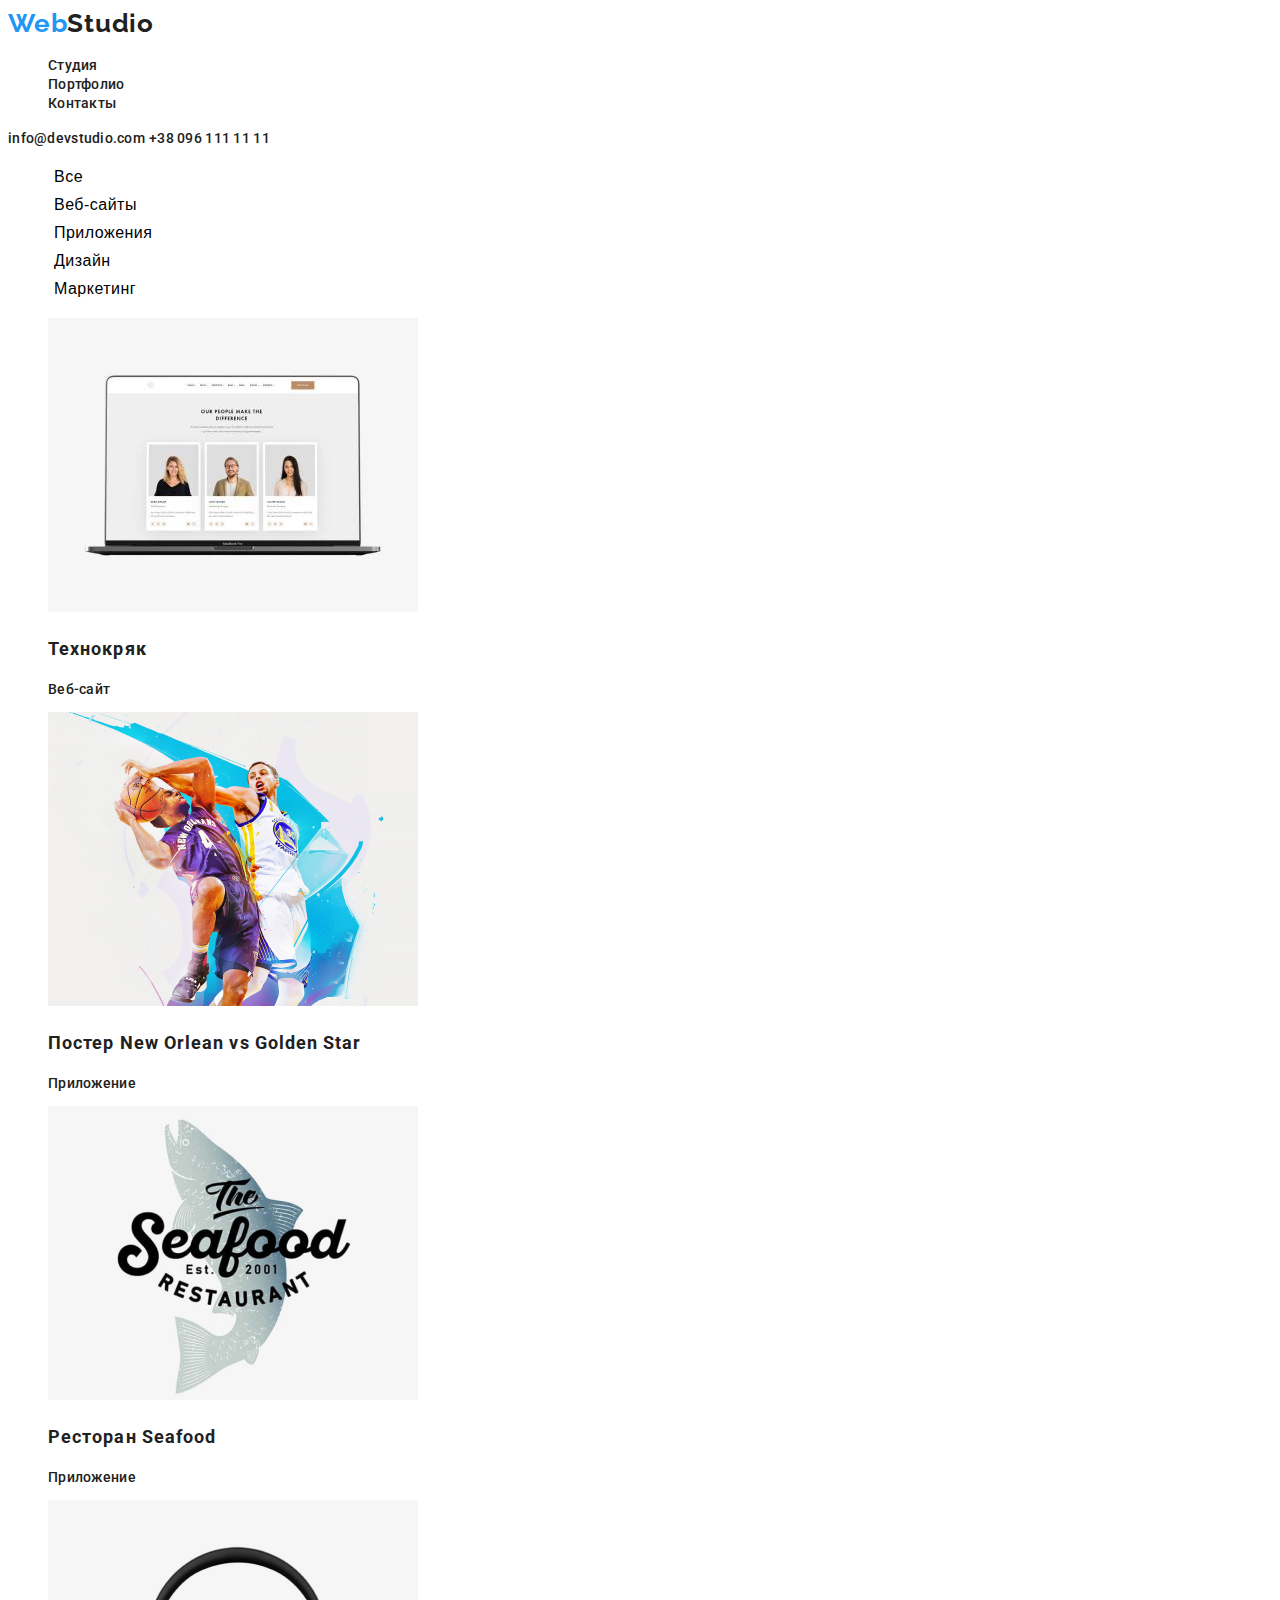
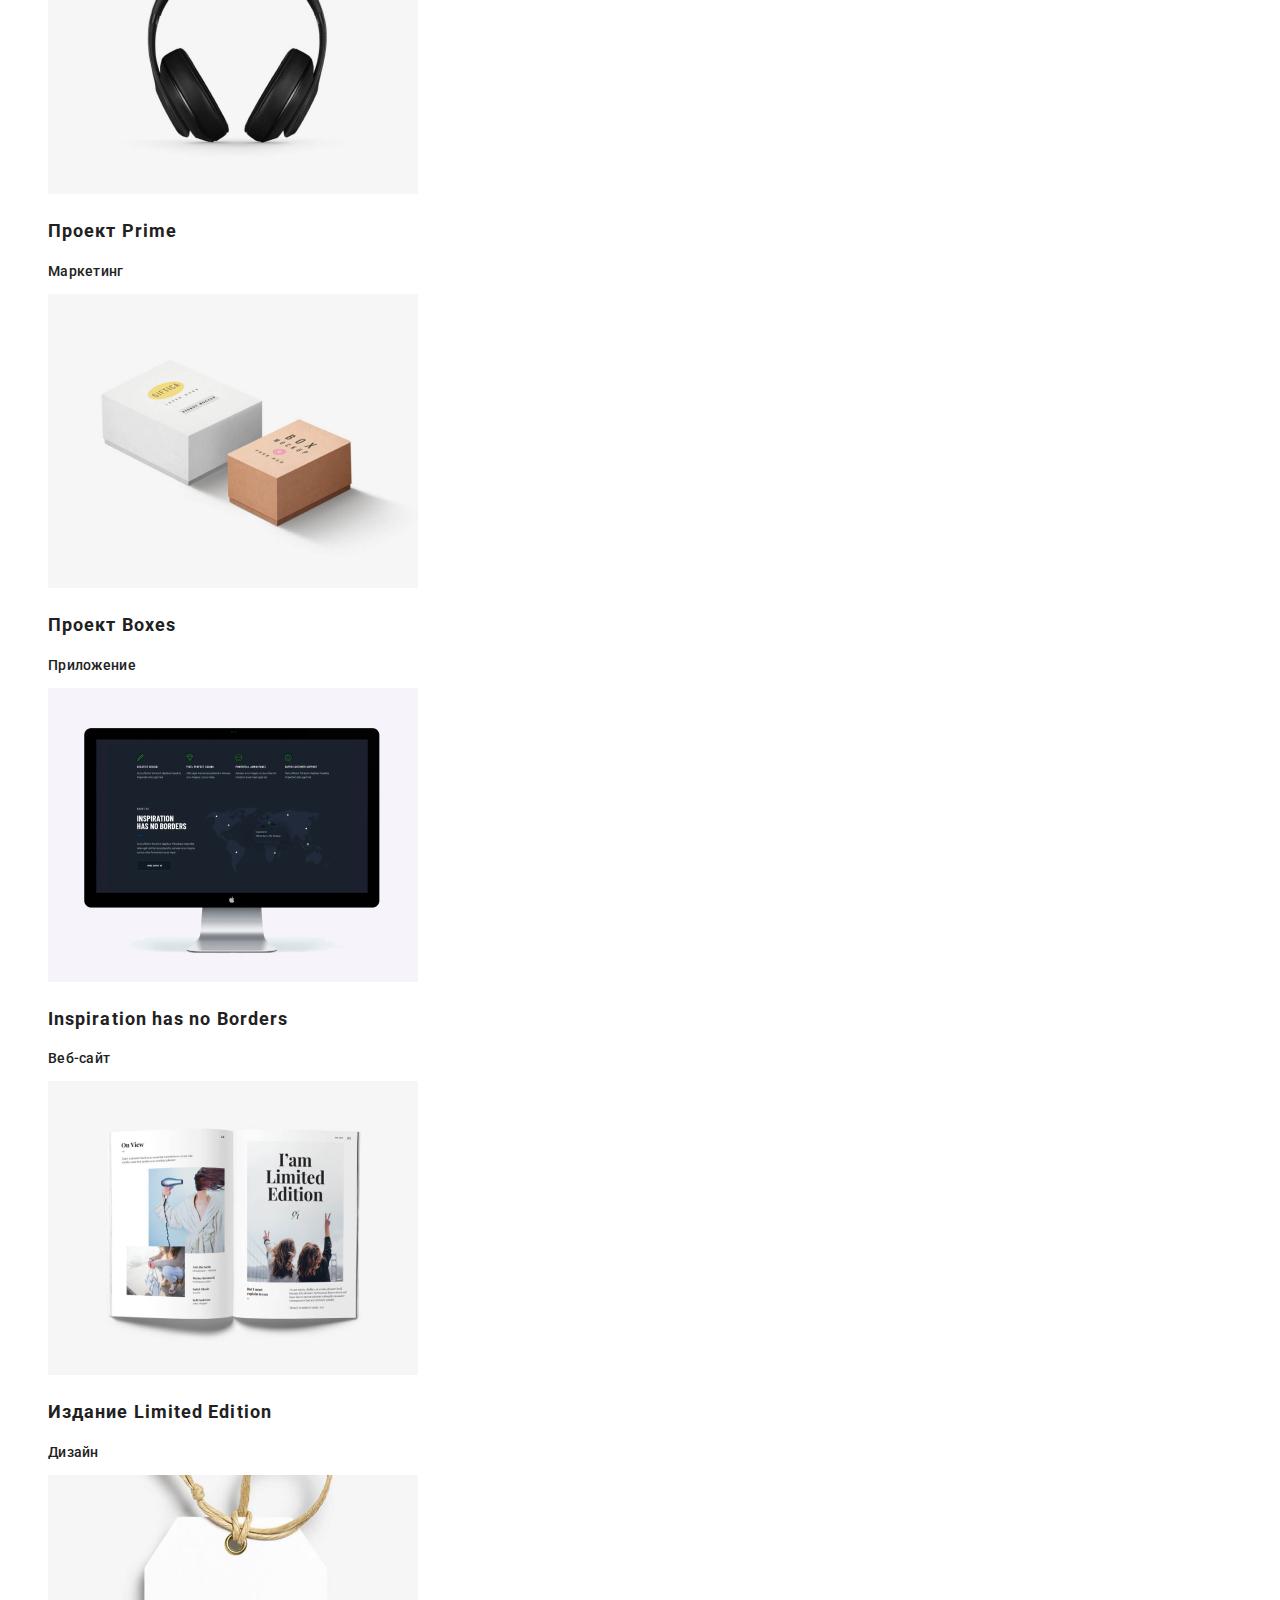
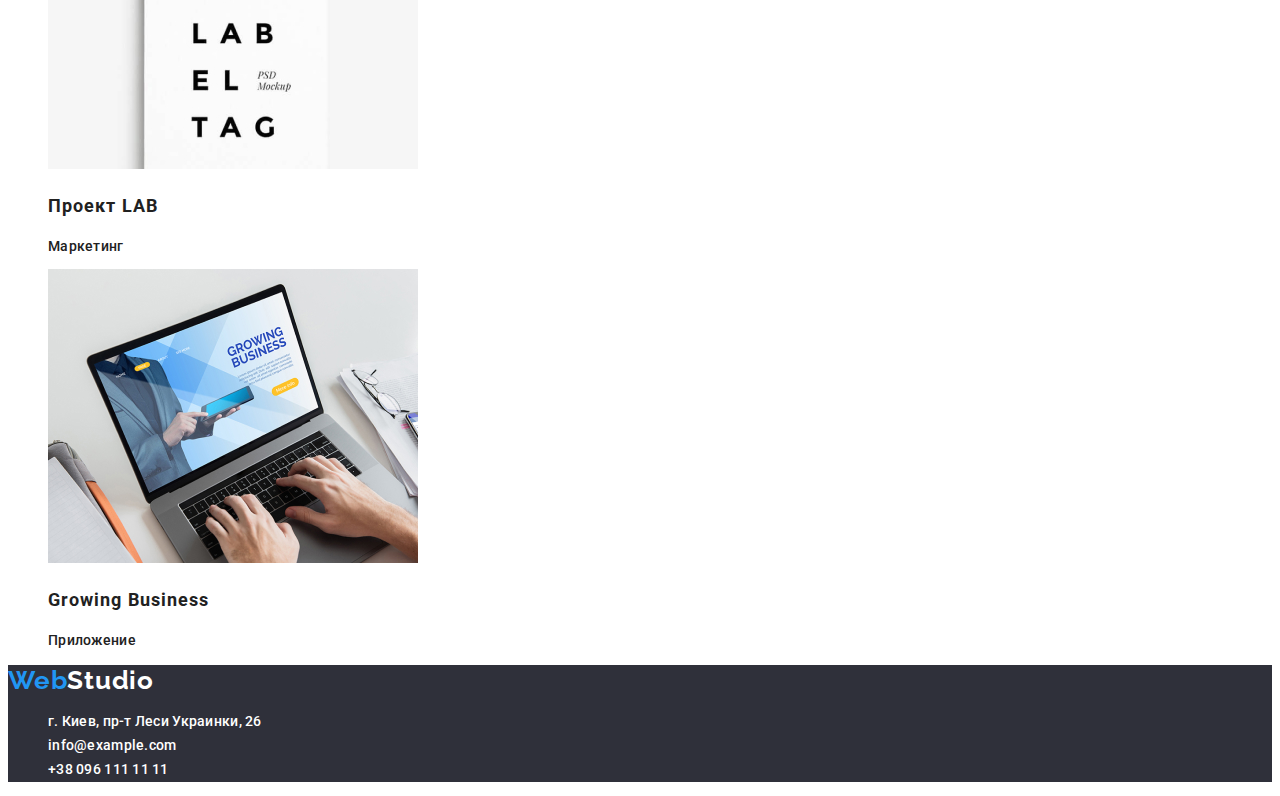
==== portfolio.html @ 4afac16c "Add files via upload" ====
<!DOCTYPE html>
<html lang="ru">

<head>

    <meta charset="UTF-8">
    <meta http-equiv="X-UA-Compatible" content="IE=edge">
    <meta name="viewport" content="width=device-width, initial-scale=1.0">
    <title>WebStudio</title>
    <link rel="preconnect" href="https://fonts.gstatic.com" />
    <link rel="preconnect" href="https://fonts.gstatic.com">
    <link
        href="https://fonts.googleapis.com/css2?family=Raleway:wght@700&family=Roboto:wght@400;500;700;900&display=swap"
        rel="stylesheet">
    <link rel="stylesheet" href="https://cdnjs.cloudflare.com/ajax/libs/modern-normalize/1.0.0/modern-normalize.css"
        integrity="sha512-Zx6MlUMKSVJoQ+83OwhdILe8cSEsCzfqThJd7J/VA2UrK6Ctj85p+xzqfyuNXE5B1k25uUdmJ2OzItbBy9GHAQ=="
        crossorigin="anonymous" />
    <link rel="stylesheet" href="./css/styles.css" />
</head>
    <body>       
        <header>
           <nav>
                <a href class="web"><span class="logo">Web</span>Studio</a>
                <ul class="list">
                    <li><a class="link" href="./index.html">Студия</a></li>
                    <li><a class="link" href="./portfolio.html">Портфолио</a></li>
                    <li><a class="link" href="#contacts">Контакты</a></li>
                </ul>
            </nav>
            <div>
                <a class="link" href="mailto:info@devstudio.com">info@devstudio.com</a>
                <a class="link" href="tel:+380961111111">+38 096 111 11 11</a>
            </div>
        </header>
        <main>
            <section>
                <div>               
                    <h1 class="visually-hidden">Эффективные решения для вашего бизнеса</h1>
                <ul class="list">
                    <li><button class="btn-second-tab" type="button">Все</button></li>
                    <li><button class="btn-second-tab" tupe="button">Веб-сайты</button></li>
                    <li><button class="btn-second-tab" tupe="button">Приложения</button></li>
                    <li><button class="btn-second-tab" tupe="button">Дизайн</button></li>
                    <li><button class="btn-second-tab" tupe="button">Маркетинг</button></li>
                </ul>
            </section>
            <section>
                <ul class="list">
                    <li><a class="link" href="">
                        <img src="./images/portfolio/img00.jpg" width="370" height="294" alt="">
                        <h2 class="title-img">Технокряк</h2>
                        <p>Веб-сайт</p></a>
                       
                    </li>
                    <li><a class="link" href="">
                        <img src="./images/portfolio/img01.jpg" width="370" height="294" alt="">
                        <h2 class="title-img">Постер New Orlean vs Golden Star</h2>
                        <p>Приложение</p></a>
                    </li>
                    <li><a class="link" hhref="">
                        <img src="./images/portfolio/img11.jpg" width="370" height="294" alt="">
                        <h2 class="title-img">Ресторан Seafood</h2>
                        <p>Приложение</p></a>
                    </li>
                    
                    <li><li><a class="link" hhref="">                    
                        <img src="./images/portfolio/img12.jpg" width="370" height="294" alt="">
                        <h2 class="title-img">Проект Prime</h2>
                        <p>Маркетинг</p></a>
                    </li>
                    
                    <li><a class="link" hhref="">
                        <img src="./images/portfolio/img13.jpg" width="370" height="294" alt="">
                        <h2 class="title-img">Проект Boxes</h2>
                        <p>Приложение</p></a>
                    </li>                    
                    <li><a class="link" hhref="">
                        <img src="./images/portfolio/img14.jpg" width="370" height="294" alt="">
                        <h2 class="title-img">Inspiration has no Borders</h2>
                        <p>Веб-сайт</p></a>
                    </li>                    
                    <li><a class="link" hhref="">
                        <img src="/images/portfolio/img15.jpg" width="370" height="294" alt="">
                        <h2 class="title-img">Издание Limited Edition</h2>
                        <p>Дизайн</p></a>
                    </li>                    
                    <li><a class="link" hhref="">
                        <img src="./images/portfolio/img16.jpg" width="370" height="294" alt="">
                        <h2 class="title-img">Проект LAB</h2>
                        <p>Маркетинг</p></a>
                    </li>
                    <li>
                        <a class="link" href=""><img src="./images/portfolio/img17.jpg" width="370" height="294" alt="">
                        <h2 class="title-img">Growing Business</h2>
                        <p>Приложение</p></a></li>
                    </ul>
                </div> 
            </section>
        </main>
        <footer class="footer">
            <a href class="web-footer"><span class="logo">Web</span>Studio</a>
            <address class="address">
                <ul class="list">
                    <li><a class="link" href="https://goo.gl/maps/ci2ouD6LQuMiTAiMA" target="_blank" rel="noopener norefferer">г. Киев, пр-т Леси Украинки, 26</a></li>
                    <li><a class="link" href="mailto:info@example.com">info@example.com</a></li>
                    <li><a class="link" href="tel:+380961111111">+38 096 111 11 11</a></li>
                </ul>
            </address>
        </footer>
    </body>
</html>
---- css/styles.css ----
body {
    font-family: "roboto";
    color:#212121;
    background-color: #ffffff;
}
 
:root{
    --main-text: #212121;
    --title-cl: #757575;
    --dark-bl: #ffffff;
    --logo-cl: #2196F3;

    --dark-bg: #2F303A;
    --main-bg: #E5E5E5;
    --head-bg: #ffffff;

    --main-font: "roboto", sans-serif;
    --logo-font: "raleway", sans-serif;
}

.logo {
font-family: var(--logo-font);
font-weight: 700;
font-size: 26px;
line-height: 1.19;
color: var(--logo-cl);
text-decoration: none;
}

.web {
font-family: var(--logo-font);
font-weight: 700;
font-size: 26px;
line-height: 1.19;
letter-spacing: 0.03em;
color: none;
}

.list{
  td
}

a { 
color: inherit;
text-decoration: none;
}

.link{
  font-family: var(--main-font);
  font-weight: 500;
  font-size: 14px;
  line-height: 1.14;
  letter-spacing: 0.02em;
  color var(--main-text);
 }
 li{
   list-style-type: none;
 }

 .link:hover{
   color: var(--logo-cl);
 }

 .link:focus{
   color: var(--logo-cl);
 }


.section-title{
font-family: var(--main-font);
font-weight: 700;
font-size: 14px;
line-height: 1,14;
letter-spacing: 0.03em;
text-transform: uppercase;
color: var(--main-cl);
}
.address{
  font-style: inherit;
  font-size: 14px;
line-height: 1.71;
letter-spacing: 0.03em;
color: var(--dark-bl);
}
.hero{
  background-color: var(--dark-bg);
  text-align: center;
}

.page-title{
font-weight: 900;
font-size: 44px;
line-height: 1.36;
letter-spacing: 0.06em;
text-transform: uppercase;
color: var(--dark-bl);
}

.title-lable{
font-family: var(--main-font)
font-weight: 400;
font-size: 16px;
line-height: 1.2;
text-align: center;
letter-spacing: 0.03em;
color: var(--title-cl);
}

.title-item{
font-family:var(--main-font);
font-style: normal;
font-weight: 700;
font-size: 36px;
line-height: 1.16;
text-align: center;
letter-spacing: 0.03em;
}

.title-name{
font-family: var(--main-font);
font-weight: 500;
font-size: 16px;
line-height: 1.19;
text-align: center;
letter-spacing: 0.03em;
color:var(--main-text);
}

.title-proff{
  font-family:var(--title-cl);
font-weight: 400;
font-size: 16px;
line-height: 1.2;
text-align: center;
letter-spacing: 0.03em;
color: var(--title-cl);
}

.btn{
font-weight: 700;
font-size: 16px;
line-height: 1.2;
letter-spacing: 0.06em;
color: var(--dark-bl);
background-color: var(--logo-cl);
}

.footer{
  background-color: var(--dark-bg);
}

.web-footer{
  color: #ffffff;
font-family: var(--logo-font);
font-weight: 700;
font-size: 26px;
line-height: 1.19;
letter-spacing: 0.03em;
}

.visually-hidden {
  position: absolute;
  width: 1px;
  height: 1px;
  border: 0;
  margin: -1px;
  padding: 0;
  clip: rect(0 0 0 0);
  overflow: hidden;
}

.btn-second-tab{
font-weight: 500;
font-size: 16px;
line-height: 1.62;
letter-spacing: 0.03em;
background-color: #ffffff;
border: none;
}

.btn-second-tab:hover{
color: #ffffff;
background-color: var(--logo-cl);
}

.btn-second-tab:focus{
  color: #ffffff;
  background-color:var(--logo-ci);
}


.title-img{
font-weight: 700;
font-size: 18px;
line-height: 2;
letter-spacing: 0.06em;
}

.lable-item{
font-size: 16px;
line-height: 1.87;
letter-spacing: 0.03em;
color:var(title-cl);
}
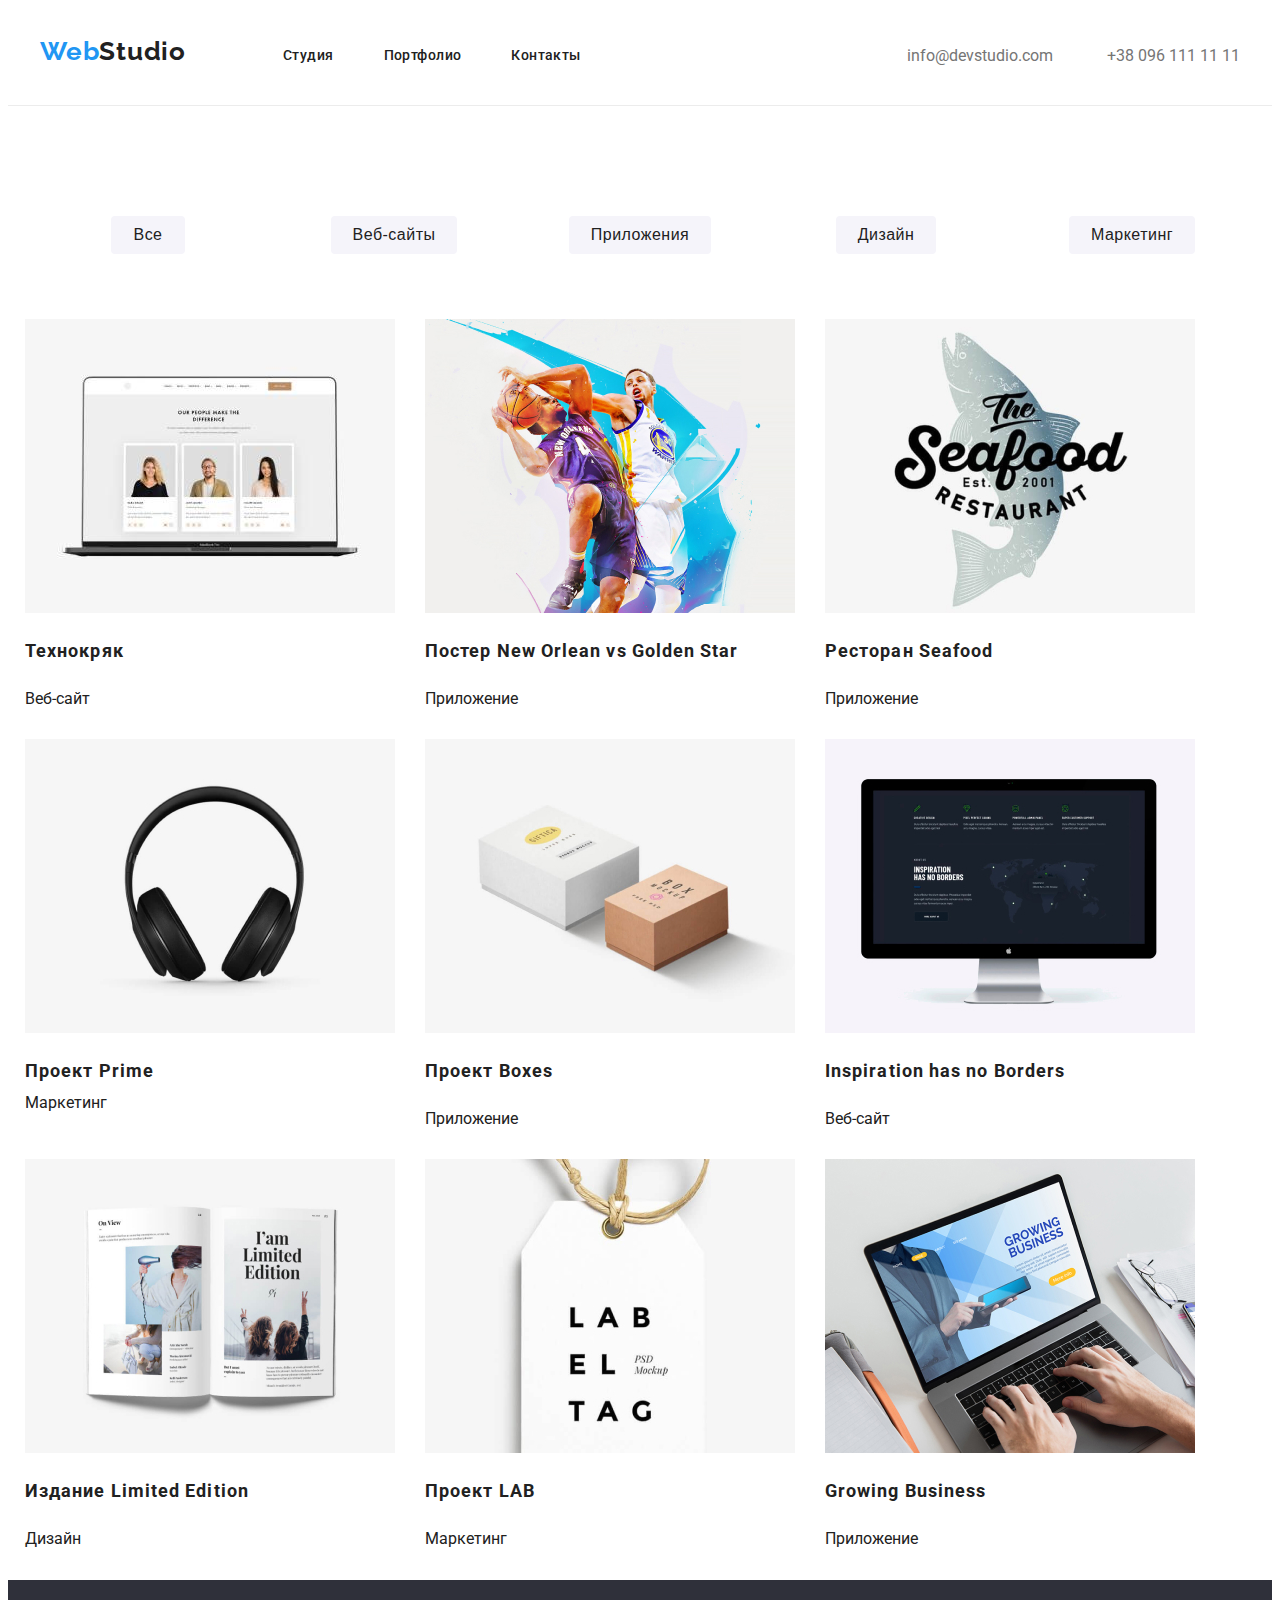
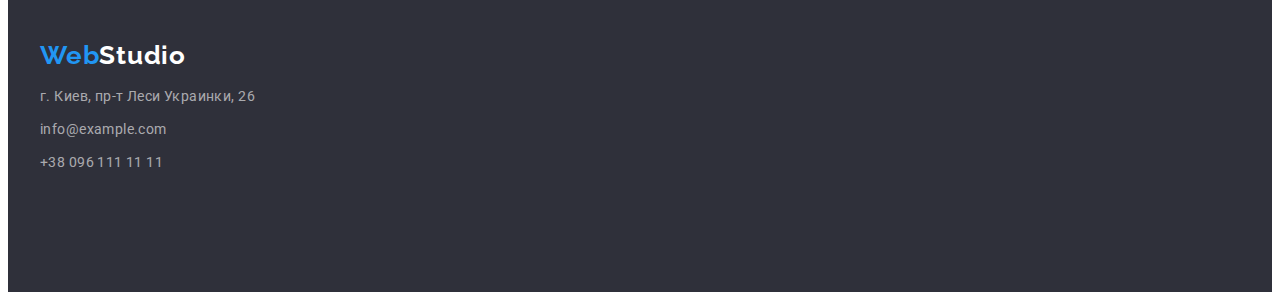
==== commit 74df1c12: "HW-3-25.04" ====
--- a/portfolio.html
+++ b/portfolio.html
@@ -18,94 +18,115 @@
     <link rel="stylesheet" href="./css/styles.css" />
 </head>
     <body>       
-        <header>
-           <nav>
-                <a href class="web"><span class="logo">Web</span>Studio</a>
-                <ul class="list">
-                    <li><a class="link" href="./index.html">Студия</a></li>
-                    <li><a class="link" href="./portfolio.html">Портфолио</a></li>
-                    <li><a class="link" href="#contacts">Контакты</a></li>
-                </ul>
-            </nav>
-            <div>
-                <a class="link" href="mailto:info@devstudio.com">info@devstudio.com</a>
-                <a class="link" href="tel:+380961111111">+38 096 111 11 11</a>
+        <header class="page-header">
+            <div class="conteiner">
+                <nav class="nav">
+                    <a href class="web logo-menu"><span class="logo">Web</span>Studio</a>
+                    <ul class="list menu">
+                        <li class="menu-item"><a href="./index.html" class="link">Студия</a></li>
+                        <li class="menu-item"><a href="" class="link">Портфолио</a></li>
+                        <li class="menu-item"><a href="#contacts" class="link">Контакты</a></li>
+                    </ul>
+                </nav>
+                <div class="contact-link">
+                    <a class="link" href="mailto:info@devstudio.com">info@devstudio.com</a>
+                    <a class="link" href="tel:+380961111111">+38 096 111 11 11</a>
+                </div>
+                
             </div>
         </header>
         <main>
-            <section>
-                <div>               
+            <section class="section">
+                <div class="conteiner">               
                     <h1 class="visually-hidden">Эффективные решения для вашего бизнеса</h1>
-                <ul class="list">
-                    <li><button class="btn-second-tab" type="button">Все</button></li>
-                    <li><button class="btn-second-tab" tupe="button">Веб-сайты</button></li>
-                    <li><button class="btn-second-tab" tupe="button">Приложения</button></li>
-                    <li><button class="btn-second-tab" tupe="button">Дизайн</button></li>
-                    <li><button class="btn-second-tab" tupe="button">Маркетинг</button></li>
-                </ul>
-            </section>
-            <section>
-                <ul class="list">
-                    <li><a class="link" href="">
-                        <img src="./images/portfolio/img00.jpg" width="370" height="294" alt="">
+                    <ul class="list menu-potfolio">
+                        <li class="item"><button class="btn-second-tab" type="btn-second-tab">Все</button></li>
+                        <li class="item"><button class="btn-second-tab" tupe="btn-second-tab">Веб-сайты</button></li>
+                        <li class="item"><button class="btn-second-tab" tupe="btn-second-tab">Приложения</button></li>
+                        <li class="item"><button class="btn-second-tab" tupe="btn-second-tab">Дизайн</button></li>
+                        <li class="item"><button class="btn-second-tab" tupe="btn-second-tab">Маркетинг</button></li>
+                    </ul>
+                    <ul class="list card-set">
+                        <li><a class="link" href="">
+                        <div class="flex-element">
+                            <img src="./images/portfolio/img00.jpg" width="370" height="294" alt="">
                         <h2 class="title-img">Технокряк</h2>
                         <p>Веб-сайт</p></a>
-                       
+                       </div>
                     </li>
                     <li><a class="link" href="">
+                        <div class="flex-element">
                         <img src="./images/portfolio/img01.jpg" width="370" height="294" alt="">
                         <h2 class="title-img">Постер New Orlean vs Golden Star</h2>
                         <p>Приложение</p></a>
+                    </div>
                     </li>
-                    <li><a class="link" hhref="">
+                    <li><a class="link" href="">
+                        <div class="flex-element">
                         <img src="./images/portfolio/img11.jpg" width="370" height="294" alt="">
                         <h2 class="title-img">Ресторан Seafood</h2>
                         <p>Приложение</p></a>
+                    </div>
                     </li>
                     
-                    <li><li><a class="link" hhref="">                    
+                    <li><a class="link" href="">
+                        <div class="flex-element">                    
                         <img src="./images/portfolio/img12.jpg" width="370" height="294" alt="">
                         <h2 class="title-img">Проект Prime</h2>
-                        <p>Маркетинг</p></a>
+                        <p class="paragraph">Маркетинг</p></a>
+                    </div>
                     </li>
                     
-                    <li><a class="link" hhref="">
+                    <li><a class="link" href="">
+                        <div class="flex-element">
                         <img src="./images/portfolio/img13.jpg" width="370" height="294" alt="">
                         <h2 class="title-img">Проект Boxes</h2>
                         <p>Приложение</p></a>
+                    </div>
                     </li>                    
-                    <li><a class="link" hhref="">
+                    <li><a class="link" href="">
+                        <div class="flex-element">
                         <img src="./images/portfolio/img14.jpg" width="370" height="294" alt="">
                         <h2 class="title-img">Inspiration has no Borders</h2>
                         <p>Веб-сайт</p></a>
+                    </div>
                     </li>                    
-                    <li><a class="link" hhref="">
-                        <img src="/images/portfolio/img15.jpg" width="370" height="294" alt="">
+                    <li><a class="link" href="">
+                        <div class="flex-element">
+                            <img src="/images/portfolio/img15.jpg" width="370" height="294" alt="">
                         <h2 class="title-img">Издание Limited Edition</h2>
                         <p>Дизайн</p></a>
+                    </div>
                     </li>                    
-                    <li><a class="link" hhref="">
-                        <img src="./images/portfolio/img16.jpg" width="370" height="294" alt="">
-                        <h2 class="title-img">Проект LAB</h2>
-                        <p>Маркетинг</p></a>
+                    <li><a class="link" href="">
+                        <div class="flex-element">
+                            <img src="./images/portfolio/img16.jpg" width="370" height="294" alt="">
+                            <h2 class="title-img">Проект LAB</h2>
+                            <p>Маркетинг</p></a>
+                        </div>
                     </li>
-                    <li>
-                        <a class="link" href=""><img src="./images/portfolio/img17.jpg" width="370" height="294" alt="">
+                    <li><a class="link" href="">
+                        <div class="flex-element">
+                        <img src="./images/portfolio/img17.jpg" width="370" height="294" alt="">
                         <h2 class="title-img">Growing Business</h2>
                         <p>Приложение</p></a></li>
+                    </div>
                     </ul>
                 </div> 
             </section>
         </main>
         <footer class="footer">
-            <a href class="web-footer"><span class="logo">Web</span>Studio</a>
-            <address class="address">
-                <ul class="list">
-                    <li><a class="link" href="https://goo.gl/maps/ci2ouD6LQuMiTAiMA" target="_blank" rel="noopener norefferer">г. Киев, пр-т Леси Украинки, 26</a></li>
-                    <li><a class="link" href="mailto:info@example.com">info@example.com</a></li>
-                    <li><a class="link" href="tel:+380961111111">+38 096 111 11 11</a></li>
-                </ul>
-            </address>
+            <div class="conteiner">
+                <a href class="web-footer "><span class="logo">Web</span>Studio</a>
+                <address class="address">
+                    <ul class="fuuter-li">
+                        <li class="footer-item"><a class="link-footer" href="https://goo.gl/maps/ci2ouD6LQuMiTAiMA"
+                                target="_blank" rel="noopener norefferer">г. Киев, пр-т Леси Украинки, 26</a></li>
+                        <li class="footer-item"><a class="link-footer" href="mailto:info@example.com">info@example.com</a></li>
+                        <li class="footer-item"><a class="link-footer" href="tel:+380961111111">+38 096 111 11 11</a></li>
+                    </ul>
+                </address>
+            </div>
         </footer>
     </body>
 </html>--- a/css/styles.css
+++ b/css/styles.css
@@ -13,10 +13,51 @@
     --dark-bg: #2F303A;
     --main-bg: #E5E5E5;
     --head-bg: #ffffff;
+    --second-bg:#F5F4FA;
 
     --main-font: "roboto", sans-serif;
     --logo-font: "raleway", sans-serif;
 }
+
+ .nav-li .item + .item{
+  margin-left: 50px;
+} 
+
+.item
+.nav{
+  display:flex;
+  align-items: center;
+  margin-right: auto;
+  justify-self: start;
+}
+
+
+.main-nav{
+  display: flex;
+  align-items: center;
+}
+
+.page-header{
+  padding-top: 24px;
+  padding-bottom: 25px;
+  align-items: center;
+  border-bottom-width: 1px;
+  border-bottom-style: solid; 
+    border-bottom-color: #ECECEC;
+}
+
+.page-header .conteiner{
+  display:flex;
+  align-items: center;
+}
+
+.conteiner{
+  width: 1200px;
+  padding-left: 15px;
+  padding-right: 15px;
+  margin-left: auto;
+  margin-right: auto;  
+ }
 
 .logo {
 font-family: var(--logo-font);
@@ -36,13 +77,12 @@
 color: none;
 }
 
-.list{
-  td
-}
-
 a { 
 color: inherit;
 text-decoration: none;
+}
+
+
 }
 
 .link{
@@ -51,10 +91,25 @@
   font-size: 14px;
   line-height: 1.14;
   letter-spacing: 0.02em;
-  color var(--main-text);
- }
- li{
+  color: var(--main-text);
+  list-style-type: none;
+ }
+
+ .list{  
    list-style-type: none;
+   display:flex;
+ }
+
+ .menu{
+   display: inline-flex;
+   padding: 0px;
+ }
+   .menu-item{
+    color: var(--main-text);
+    font-weight: 500;
+    font-size: 14px;
+    line-height: 1.14;
+    letter-spacing: 0.03em;
  }
 
  .link:hover{
@@ -65,29 +120,56 @@
    color: var(--logo-cl);
  }
 
-
-.section-title{
-font-family: var(--main-font);
-font-weight: 700;
-font-size: 14px;
-line-height: 1,14;
-letter-spacing: 0.03em;
-text-transform: uppercase;
-color: var(--main-cl);
-}
+  .list-slogan .item{
+   width: 270px;
+   height: 75px;
+   text-align: left;
+ }
+
+.list-slogan {
+margin-bottom: 0;
+margin-top: 0;
+
+display: flex;
+  }
+
+  ul{
+padding: 0;
+  }
+.item:not(:first-child){
+margin-left: 30px;
+}
+
+
+
 .address{
   font-style: inherit;
   font-size: 14px;
-line-height: 1.71;
+line-height: 1.14;
 letter-spacing: 0.03em;
 color: var(--dark-bl);
 }
+
+.conteiner{
+  width: 1200px;
+ }
+
 .hero{
+  padding-top:200px;
+  padding-bottom: 200px;
+  text-align: center;
+  margin-bottom: 0px;
+  margin-top: 0px;
+  text-align: center;
+}
+
+.header-conteiner{
   background-color: var(--dark-bg);
-  text-align: center;
 }
 
 .page-title{
+ margin: 0 auto;
+ max-width: 696px;
 font-weight: 900;
 font-size: 44px;
 line-height: 1.36;
@@ -96,27 +178,84 @@
 color: var(--dark-bl);
 }
 
+.menu-item:not(:last-child){
+margin-right: 50px;
+}
+
+.logo-menu{
+  margin-right: 93px;
+  dishlay: inline-block;
+}
+
+.contact-link .link:not(:last-child){
+  margin-right:50px;
+  
+}
+.contact-link .link{
+  color:var(--title-cl);
+}
+
+.contact-link{
+  margin-left: auto;
+}
+
+h1,
+h3,
+h4{
+  margin-top:0;
+  padding: 0;
+  text-align: center;
+}
+
+.section{
+   padding-top: 94px;
+   margin-bottom: 0;
+   /* text-align: center; */
+ }
+
+.title-item{
+margin-bottom: 50px;
+font-family:var(--main-font);
+font-style: normal;
+font-weight: 700;
+font-size: 36px;
+line-height: 1.16;
+text-align: center;
+letter-spacing: 0.03em;
+
+
+}
+.section-work{
+  margin-bottom: 94px;
+}
+
+.section-title{
+  font-family: var(--main-font);
+font-weight: 700;
+font-size: 14px;
+line-height: 1.14;
+letter-spacing: 0.03em;
+text-transform: uppercase;
+color: var(--main-cl);
+max-width: 270px;
+margin-bottom: 0;
+margin-top: 0;
+}
+
 .title-lable{
 font-family: var(--main-font)
 font-weight: 400;
-font-size: 16px;
-line-height: 1.2;
-text-align: center;
+font-size: 14px;
+line-height: 1.71;
 letter-spacing: 0.03em;
 color: var(--title-cl);
-}
-
-.title-item{
-font-family:var(--main-font);
-font-style: normal;
-font-weight: 700;
-font-size: 36px;
-line-height: 1.16;
-text-align: center;
-letter-spacing: 0.03em;
+margin-bottom: 0;
+margin-top: 10px;
 }
 
 .title-name{
+  margin-top: 30px;
+  margin-bottom: 0;
 font-family: var(--main-font);
 font-weight: 500;
 font-size: 16px;
@@ -126,37 +265,144 @@
 color:var(--main-text);
 }
 
+.about{
+display:inline-flex;
+ align-items: center;
+  /* margin-right: auto; */
+}
+
+.time{
+  background-color: var(--second-bg);
+  padding: 94px;
+}
+
+.time-item{
+  flex-basis: calc((100% - 4 * 30px) / 4);
+  text-align: center;
+}
+
+
+.item{
+  flex-basis: calc((100% - 3 * 30px) / 3);
+  text-align: center;
+}
+
+}
+
 .title-proff{
-  font-family:var(--title-cl);
+  margin-top: 10px;
+  margin-bottom: 0;
+ color:var(--title-cl);
 font-weight: 400;
 font-size: 16px;
 line-height: 1.2;
 text-align: center;
 letter-spacing: 0.03em;
-color: var(--title-cl);
-}
-
-.btn{
+}
+
+button{
+margin-top: 30px;
+border-radius: 4px;
+padding: 10px 32px;
 font-weight: 700;
 font-size: 16px;
 line-height: 1.2;
 letter-spacing: 0.06em;
 color: var(--dark-bl);
 background-color: var(--logo-cl);
-}
+
+
+}
+
+.button:focus,
+.button:hover 
 
 .footer{
-  background-color: var(--dark-bg);
-}
-
-.web-footer{
+ ;
+}
+
+.footer{
   color: #ffffff;
 font-family: var(--logo-font);
 font-weight: 700;
 font-size: 26px;
 line-height: 1.19;
 letter-spacing: 0.03em;
-}
+background-color: var(--dark-bg);
+height: 252px;
+padding-top: 60px;
+}
+.footer{
+background-color: var(--dark-bg);
+}
+
+.footer-item:not(:first-child){
+
+  margin-top: 9px;
+
+   
+}
+.footer-item{  
+  font-family:var(--main-font);
+font-weight: 400;
+font-size: 14px;
+line-height: 1.71;
+letter-spacing: 0.03em;
+color: rgba(255, 255, 255, 0.6)
+
+}
+.footer-item-adress{
+   font-family:var(--main-font);
+font-weight: 400;
+font-size: 14px;
+line-height: 1.71;
+letter-spacing: 0.03em;
+  color:#ffffff;
+  list-style-type: none;
+}
+.footer-item{
+list-style-type: none;
+}
+
+
+.card-set{
+  display: flex;
+  flex-wrap: wrap;
+  margin-left: -30px;
+  margin-top: 50px;
+}
+
+img{
+  display: block;
+}
+
+.flex-conteiner{
+  display:flex;
+  flex-wrap: wrap;
+  margin: -15px;
+}
+.flex-element{
+  width: 370px;
+  margin: 15px;
+  
+}
+.paragraph{
+  margin: 0;
+  Font family:var(--main-font);
+font-style: var(--font-cl);
+font-size: 16px
+line-height: 1.85;
+align: Left;
+letter-spacing: 0.03;
+}
+
+  .list.link{
+    margin-left: 30px;
+    margin-top: 50px;
+  }
+  .item{
+    flex-basis: calc((100% - 60px) / 3);
+  }
 
 .visually-hidden {
   position: absolute;
@@ -168,18 +414,31 @@
   clip: rect(0 0 0 0);
   overflow: hidden;
 }
-
+.menu-portfolio{
+  padding-top: 94px;
+  display: flex;
+  justify-content:center;
+}
+  
 .btn-second-tab{
+  padding: 6px 22px;
+  margin-top: 0;
+  color: var(--main-text);
 font-weight: 500;
 font-size: 16px;
 line-height: 1.62;
 letter-spacing: 0.03em;
-background-color: #ffffff;
+background-color:var(--second-bg);
 border: none;
+
+
+}
+
+.btn-second-tab:not(:first-child){
+margin-left: 8px;
 }
 
 .btn-second-tab:hover{
-color: #ffffff;
 background-color: var(--logo-cl);
 }
 
@@ -190,15 +449,22 @@
 
 
 .title-img{
+  margin: 0;
+  padding: 20px 0 4px 0;
 font-weight: 700;
 font-size: 18px;
 line-height: 2;
 letter-spacing: 0.06em;
 }
 
+
 .lable-item{
 font-size: 16px;
 line-height: 1.87;
 letter-spacing: 0.03em;
 color:var(title-cl);
-}+}
+
+
+
+
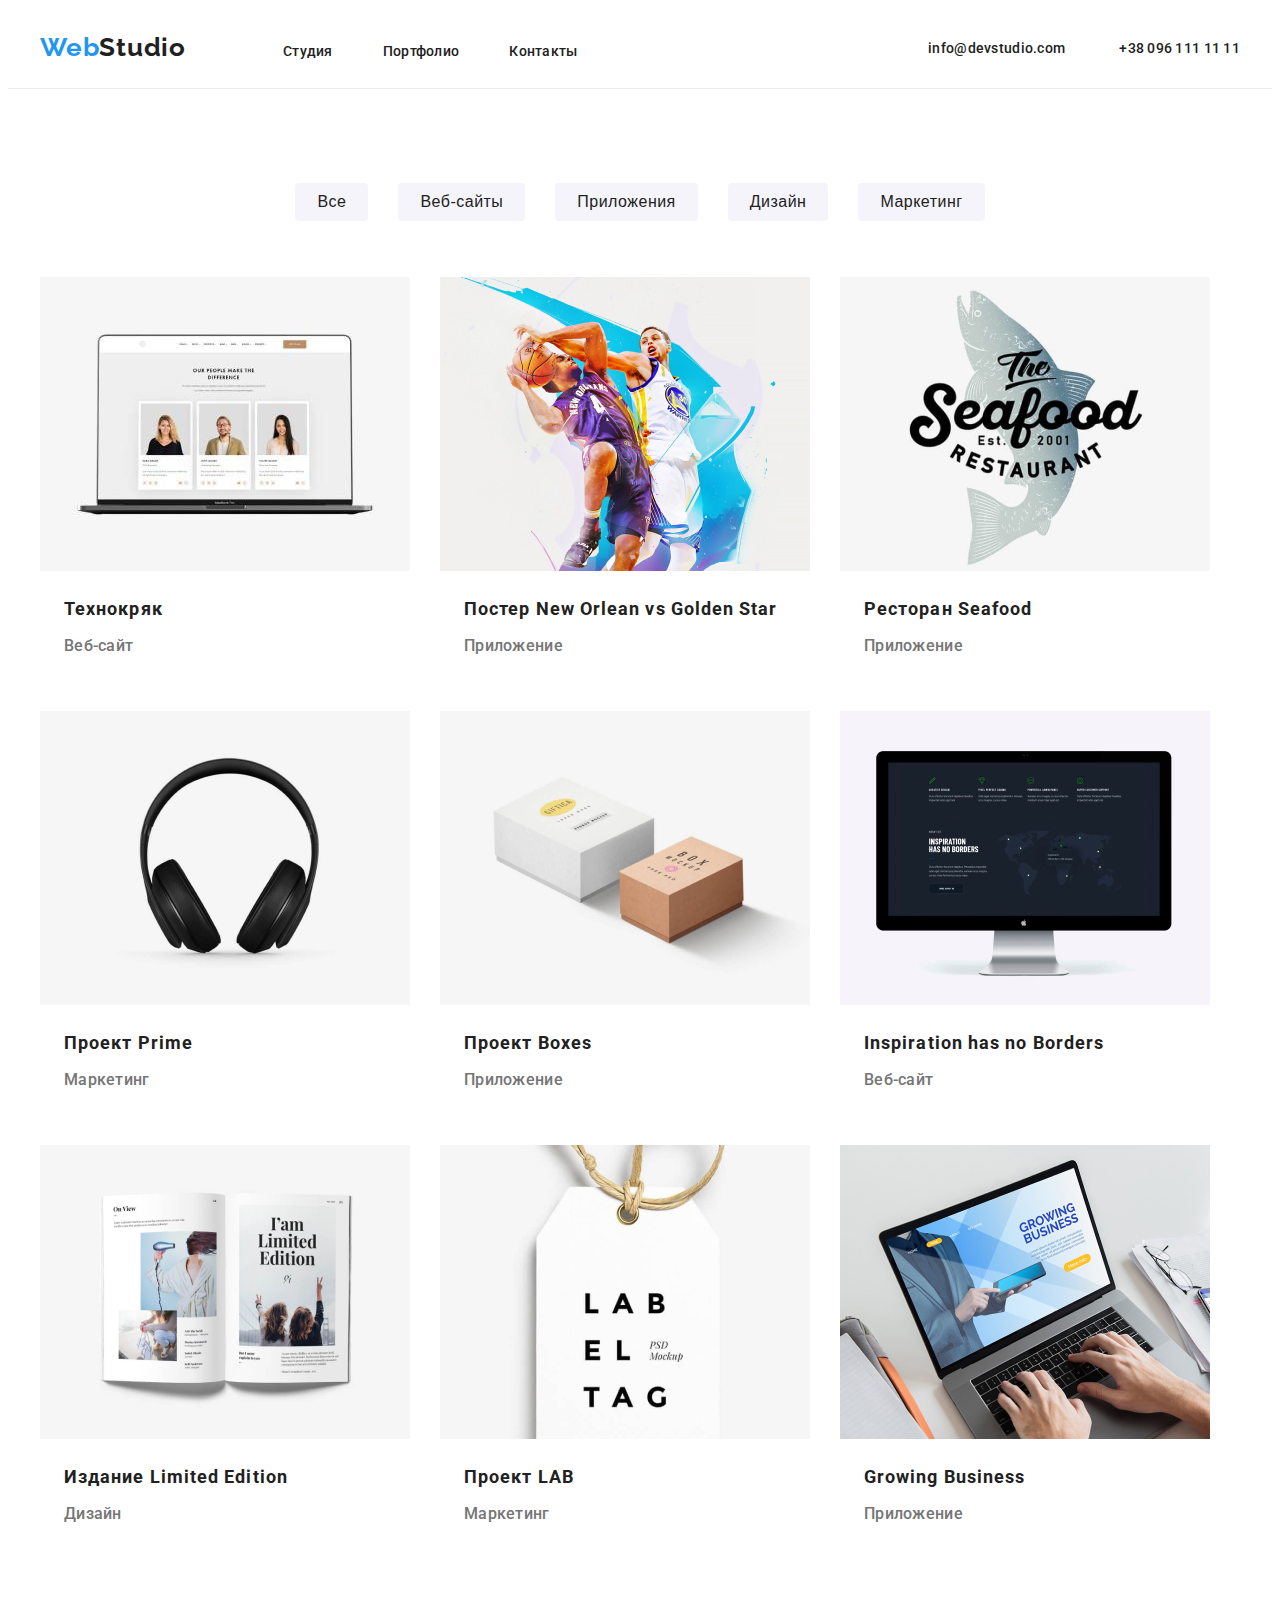
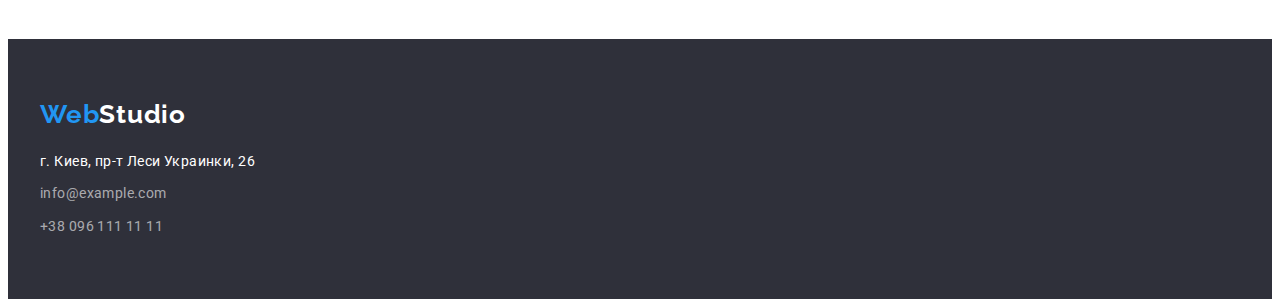
==== commit ac961c3c: "30..4" ====
--- a/portfolio.html
+++ b/portfolio.html
@@ -39,7 +39,7 @@
             <section class="section">
                 <div class="conteiner">               
                     <h1 class="visually-hidden">Эффективные решения для вашего бизнеса</h1>
-                    <ul class="list menu-potfolio">
+                    <ul class="list menu-portfolio">
                         <li class="item"><button class="btn-second-tab" type="btn-second-tab">Все</button></li>
                         <li class="item"><button class="btn-second-tab" tupe="btn-second-tab">Веб-сайты</button></li>
                         <li class="item"><button class="btn-second-tab" tupe="btn-second-tab">Приложения</button></li>
@@ -47,85 +47,117 @@
                         <li class="item"><button class="btn-second-tab" tupe="btn-second-tab">Маркетинг</button></li>
                     </ul>
                     <ul class="list card-set">
-                        <li><a class="link" href="">
+                        <li>
+                            <a class="link" href="">
+                                <div class="flex-element">
+                                    <img src="./images/portfolio/img00.jpg" width="370" height="294" alt="">
+                                    <div  class="flex-item">
+                                        <h2 class="title-img">Технокряк</h2>
+                                        <p class="paragraph">Веб-сайт</p>
+                                    </div>
+                                </div>
+                            </a>
+                        </li>
+                    <li>
+                        <a class="link" href="">
                         <div class="flex-element">
-                            <img src="./images/portfolio/img00.jpg" width="370" height="294" alt="">
-                        <h2 class="title-img">Технокряк</h2>
-                        <p>Веб-сайт</p></a>
-                       </div>
+                            <img src="./images/portfolio/img01.jpg" width="370" height="294" alt="">
+                            <div class="flex-item">
+                                <h2 class="title-img">Постер New Orlean vs Golden Star</h2>
+                                <p class="paragraph">Приложение</p>
+                            </div>
+                        </div>  
+                        </a>
+                    
                     </li>
                     <li><a class="link" href="">
                         <div class="flex-element">
-                        <img src="./images/portfolio/img01.jpg" width="370" height="294" alt="">
-                        <h2 class="title-img">Постер New Orlean vs Golden Star</h2>
-                        <p>Приложение</p></a>
-                    </div>
-                    </li>
-                    <li><a class="link" href="">
-                        <div class="flex-element">
-                        <img src="./images/portfolio/img11.jpg" width="370" height="294" alt="">
-                        <h2 class="title-img">Ресторан Seafood</h2>
-                        <p>Приложение</p></a>
-                    </div>
+                            <img src="./images/portfolio/img11.jpg" width="370" height="294" alt="">
+                            <div class="flex-item">
+                                <h2 class="title-img">Ресторан Seafood</h2>
+                                <p class="paragraph">Приложение</p>
+                            </div>
+                        </div>
+                        </a>                    
                     </li>
                     
                     <li><a class="link" href="">
                         <div class="flex-element">                    
                         <img src="./images/portfolio/img12.jpg" width="370" height="294" alt="">
-                        <h2 class="title-img">Проект Prime</h2>
-                        <p class="paragraph">Маркетинг</p></a>
-                    </div>
+                            <div class="flex-item">
+                                <h2 class="title-img">Проект Prime</h2>
+                                <p class="paragraph">Маркетинг</p>
+                            </div>
+                        </div>
+                        </a>
                     </li>
-                    
-                    <li><a class="link" href="">
+                    <li>
+                        <a class="link" href="">
                         <div class="flex-element">
-                        <img src="./images/portfolio/img13.jpg" width="370" height="294" alt="">
-                        <h2 class="title-img">Проект Boxes</h2>
-                        <p>Приложение</p></a>
-                    </div>
+                            <img src="./images/portfolio/img13.jpg" width="370" height="294" alt="">
+                            <div class="flex-item">
+                                <h2 class="title-img">Проект Boxes</h2>
+                                <p class="paragraph">Приложение</p>
+                            </div>
+                        </div>
+                    </a>                   
                     </li>                    
-                    <li><a class="link" href="">
+                    <li>
+                        <a class="link" href="">
                         <div class="flex-element">
-                        <img src="./images/portfolio/img14.jpg" width="370" height="294" alt="">
-                        <h2 class="title-img">Inspiration has no Borders</h2>
-                        <p>Веб-сайт</p></a>
-                    </div>
+                            <img src="./images/portfolio/img14.jpg" width="370" height="294" alt="">
+                            <div class="flex-item"><h2 class="title-img">Inspiration has no Borders</h2>
+                            <p class="paragraph">Веб-сайт</p>
+                            </div>
+                        </div>
+                    </a>                    
                     </li>                    
-                    <li><a class="link" href="">
+                    <li>
+                        <a class="link" href="">
                         <div class="flex-element">
                             <img src="/images/portfolio/img15.jpg" width="370" height="294" alt="">
-                        <h2 class="title-img">Издание Limited Edition</h2>
-                        <p>Дизайн</p></a>
-                    </div>
+                            <div class="flex-item">
+                                <h2 class="title-img">Издание Limited Edition</h2>
+                                <p class="paragraph">Дизайн</p>
+                            </div>
+                        </div>
+                    </a>                   
                     </li>                    
-                    <li><a class="link" href="">
+                    <li>
+                        <a class="link" href="">
                         <div class="flex-element">
                             <img src="./images/portfolio/img16.jpg" width="370" height="294" alt="">
-                            <h2 class="title-img">Проект LAB</h2>
-                            <p>Маркетинг</p></a>
+                            <div class="flex-item">
+                                <h2 class="title-img">Проект LAB</h2>
+                                <p class="paragraph">Маркетинг</p>
+                            </div>
                         </div>
+                        </a>
+                        
                     </li>
                     <li><a class="link" href="">
                         <div class="flex-element">
-                        <img src="./images/portfolio/img17.jpg" width="370" height="294" alt="">
-                        <h2 class="title-img">Growing Business</h2>
-                        <p>Приложение</p></a></li>
-                    </div>
-                    </ul>
-                </div> 
+                            <img src="./images/portfolio/img17.jpg" width="370" height="294" alt="">
+                            <div class="flex-item">
+                                <h2 class="title-img">Growing Business</h2>
+                                <p class="paragraph">Приложение</p>
+                            </div>
+                        </div>
+                        </a>               
+                    </li>                      
+                </ul>
+            </div> 
             </section>
         </main>
         <footer class="footer">
             <div class="conteiner">
-                <a href class="web-footer "><span class="logo">Web</span>Studio</a>
-                <address class="address">
-                    <ul class="fuuter-li">
-                        <li class="footer-item"><a class="link-footer" href="https://goo.gl/maps/ci2ouD6LQuMiTAiMA"
-                                target="_blank" rel="noopener norefferer">г. Киев, пр-т Леси Украинки, 26</a></li>
-                        <li class="footer-item"><a class="link-footer" href="mailto:info@example.com">info@example.com</a></li>
-                        <li class="footer-item"><a class="link-footer" href="tel:+380961111111">+38 096 111 11 11</a></li>
-                    </ul>
-                </address>
+                <a href class="web logo-menu-footer"><span class="logo">Web</span>Studio</a>
+                <ul class="footer-li">
+                    <li class="footer-item-adress"><a class="link-footer" href="https://goo.gl/maps/ci2ouD6LQuMiTAiMA"
+                            target="_blank" rel="noopener norefferer">г. Киев, пр-т Леси Украинки, 26</a></li>
+                    <li class="footer-item"><a class="link-footer" href="mailto:info@example.com">info@example.com</a></li>
+                    <li class="footer-item"><a class="link-footer" href="tel:+380961111111">+38 096 111 11 11</a></li>
+                </ul>
             </div>
         </footer>
     </body>
--- a/css/styles.css
+++ b/css/styles.css
@@ -1,38 +1,45 @@
 body {
-    font-family: "roboto";
-    color:#212121;
-    background-color: #ffffff;
+  font-family: "roboto";
+  color: #212121;
+  background-color: #ffffff;
 }
  
 :root{
-    --main-text: #212121;
-    --title-cl: #757575;
-    --dark-bl: #ffffff;
-    --logo-cl: #2196F3;
-
-    --dark-bg: #2F303A;
-    --main-bg: #E5E5E5;
-    --head-bg: #ffffff;
-    --second-bg:#F5F4FA;
-
-    --main-font: "roboto", sans-serif;
-    --logo-font: "raleway", sans-serif;
-}
-
- .nav-li .item + .item{
+  --title-cl: #757575;
+  --dark-bl: #ffffff;
+  --logo-cl: #2196F3;
+  --main-text: #212121;
+  
+  --dark-bg: #2F303A;
+  --head-bg: #ffffff;
+  --main-bg: #E5E5E5;
+  --second-bg: #F5F4FA;
+  
+  --main-font: "roboto", sans-serif;
+  --logo-font: "raleway", sans-serif;
+}
+
+.nav-li .item + .item{
   margin-left: 50px;
 } 
 
+.nav{
+  align-items: center;
+}
+
 .item
 .nav{
-  display:flex;
+  display: flex;
   align-items: center;
   margin-right: auto;
   justify-self: start;
 }
 
-
-.main-nav{
+li{
+  margin: 0;
+}
+
+.main-nav {
   display: flex;
   align-items: center;
 }
@@ -43,11 +50,11 @@
   align-items: center;
   border-bottom-width: 1px;
   border-bottom-style: solid; 
-    border-bottom-color: #ECECEC;
+  border-bottom-color: #ECECEC;
 }
 
 .page-header .conteiner{
-  display:flex;
+  display: flex;
   align-items: center;
 }
 
@@ -57,32 +64,28 @@
   padding-right: 15px;
   margin-left: auto;
   margin-right: auto;  
- }
+}
 
 .logo {
-font-family: var(--logo-font);
-font-weight: 700;
-font-size: 26px;
-line-height: 1.19;
-color: var(--logo-cl);
-text-decoration: none;
+  font-family: var(--logo-font);
+  font-weight: 700;
+  font-size: 26px;
+  line-height: 1.19;
+  color: var(--logo-cl);
+  text-decoration: none;
 }
 
 .web {
-font-family: var(--logo-font);
-font-weight: 700;
-font-size: 26px;
-line-height: 1.19;
-letter-spacing: 0.03em;
-color: none;
+  font-weight: 700;
+  font-size: 26px;
+  line-height: 1.19;
+  letter-spacing: 0.03em;
+  font-family: var(--logo-font);
 }
 
 a { 
-color: inherit;
-text-decoration: none;
-}
-
-
+  color: inherit;
+  text-decoration: none;
 }
 
 .link{
@@ -93,49 +96,56 @@
   letter-spacing: 0.02em;
   color: var(--main-text);
   list-style-type: none;
- }
-
- .list{  
-   list-style-type: none;
-   display:flex;
- }
-
- .menu{
-   display: inline-flex;
-   padding: 0px;
- }
-   .menu-item{
-    color: var(--main-text);
-    font-weight: 500;
-    font-size: 14px;
-    line-height: 1.14;
-    letter-spacing: 0.03em;
- }
-
- .link:hover{
-   color: var(--logo-cl);
- }
-
- .link:focus{
-   color: var(--logo-cl);
- }
-
-  .list-slogan .item{
-   width: 270px;
-   height: 75px;
-   text-align: left;
- }
+}
+
+.list{  
+  list-style-type: none;
+  display: flex;
+  align-items: center;
+}
+
+.menu{
+  display: inline-flex;
+  padding: 0px;
+  
+}
+
+.menu-item{
+  color: var(--main-text);
+  font-weight: 500;
+  font-size: 14px;
+  line-height: 1.14;
+  letter-spacing: 0.03em;
+}
+
+
+.link:hover{
+  color: var(--logo-cl);
+}
+
+.link:focus{
+  color: var(--logo-cl);
+}
+
+.list-slogan .item{
+  text-align: left;
+  width: 270px;
+}
 
 .list-slogan {
-margin-bottom: 0;
-margin-top: 0;
-
-display: flex;
-  }
-
-  ul{
-padding: 0;
-  }
+  margin-top: 0;
+  display: flex;
+  margin-bottom: 0;
+}
+
+ul{
+  padding: 0;
+  margin: 0;
+}
+
+li{
+  padding: 0;
+}
 .item:not(:first-child){
 margin-left: 30px;
 }
@@ -184,7 +194,8 @@
 
 .logo-menu{
   margin-right: 93px;
-  dishlay: inline-block;
+
+
 }
 
 .contact-link .link:not(:last-child){
@@ -192,7 +203,12 @@
   
 }
 .contact-link .link{
-  color:var(--title-cl);
+  color: var(--main-text);
+  font-family: var(--main-font);
+font-weight: 500;
+font-size: 14px;
+line-height: 1.14;
+letter-spacing: 2%;
 }
 
 .contact-link{
@@ -210,8 +226,7 @@
 .section{
    padding-top: 94px;
    margin-bottom: 0;
-   /* text-align: center; */
- }
+   }
 
 .title-item{
 margin-bottom: 50px;
@@ -226,7 +241,7 @@
 
 }
 .section-work{
-  margin-bottom: 94px;
+  padding: 94px 0;
 }
 
 .section-title{
@@ -243,7 +258,7 @@
 }
 
 .title-lable{
-font-family: var(--main-font)
+font-family: var(--main-font);
 font-weight: 400;
 font-size: 14px;
 line-height: 1.71;
@@ -254,26 +269,26 @@
 }
 
 .title-name{
-  margin-top: 30px;
+  margin-top: 0;
   margin-bottom: 0;
-font-family: var(--main-font);
-font-weight: 500;
-font-size: 16px;
-line-height: 1.19;
-text-align: center;
-letter-spacing: 0.03em;
-color:var(--main-text);
+  font-family: var(--main-font);
+  font-weight: 500;
+  font-size: 16px;
+  line-height: 1.19;
+  text-align: center;
+  letter-spacing: 0.03em;
+  color: var(--main-text);
 }
 
 .about{
-display:inline-flex;
- align-items: center;
+  display: inline-flex;
+  align-items: center;
   /* margin-right: auto; */
 }
 
 .time{
   background-color: var(--second-bg);
-  padding: 94px;
+  padding: 94px 0;
 }
 
 .time-item{
@@ -281,95 +296,118 @@
   text-align: center;
 }
 
-
-.item{
+.time-info{
+  padding: 30px;
+}
+
+.list-slogan{
   flex-basis: calc((100% - 3 * 30px) / 3);
   text-align: center;
-}
-
 }
 
 .title-proff{
   margin-top: 10px;
   margin-bottom: 0;
- color:var(--title-cl);
-font-weight: 400;
-font-size: 16px;
-line-height: 1.2;
-text-align: center;
-letter-spacing: 0.03em;
+  color: var(--title-cl);
+  font-weight: 400;
+  font-size: 16px;
+  line-height: 1.2;
+  text-align: center;
+  letter-spacing: 0.03em;
 }
 
 button{
-margin-top: 30px;
-border-radius: 4px;
-padding: 10px 32px;
-font-weight: 700;
-font-size: 16px;
-line-height: 1.2;
-letter-spacing: 0.06em;
-color: var(--dark-bl);
-background-color: var(--logo-cl);
-
-
+  margin-top: 30px;
+  border-radius: 4px;
+  padding: 10px 32px;
+  font-weight: 700;
+  background-color: var(--logo-cl);
+  font-size: 16px;
+  line-height: 1.2;
+  letter-spacing: 0.06em;
+  color: var(--dark-bl);
 }
 
 .button:focus,
 .button:hover 
 
 .footer{
- ;
+  color: #ffffff;
+  font-family: var(--logo-font);
+  font-weight: 700;
+  font-size: 26px;
+  line-height: 1.19;
+  letter-spacing: 0.03em;
+  background-color: var(--dark-bg);
+
 }
 
 .footer{
+  background-color: var(--dark-bg);
+  padding-bottom: 60px;
+  padding-top: 60px;
+}
+
+.web-footer{ 
+  font-family: var(--logo-font);
+  font-weight: 700;
+  font-size: 26px;
+  line-height: 1.19;
+  color: var(--logo-cl);
+  text-decoration: none;
+}
+
+.web {
+  color: none;
+}
+
+a { 
+  text-decoration: none;
+  color: inherit;
+}
+
+
+.footer-item:not(:first-child){
+  padding-top: 9px;   
+}
+
+.footer-item{  
+  color: rgba(255, 255, 255, 0.6);
+  font-weight: 400;
+  font-size: 14px;
+  line-height: 1.71;
+  letter-spacing: 0.03em;
+  font-family: var(--main-font);
+}
+
+.footer-item-adress{
+  font-size: 14px;
+  line-height: 1.71;
+  letter-spacing: 0.03em;
   color: #ffffff;
-font-family: var(--logo-font);
-font-weight: 700;
-font-size: 26px;
-line-height: 1.19;
-letter-spacing: 0.03em;
-background-color: var(--dark-bg);
-height: 252px;
-padding-top: 60px;
-}
-.footer{
-background-color: var(--dark-bg);
-}
-
-.footer-item:not(:first-child){
-
-  margin-top: 9px;
-
-   
-}
-.footer-item{  
-  font-family:var(--main-font);
-font-weight: 400;
-font-size: 14px;
-line-height: 1.71;
-letter-spacing: 0.03em;
-color: rgba(255, 255, 255, 0.6)
-
-}
-.footer-item-adress{
-   font-family:var(--main-font);
-font-weight: 400;
-font-size: 14px;
-line-height: 1.71;
-letter-spacing: 0.03em;
-  color:#ffffff;
+  font-weight: 400;
+  font-family: var(--main-font);
   list-style-type: none;
 }
+
 .footer-item{
-list-style-type: none;
-}
-
+  list-style-type: none;
+}
+
+.footer-li{
+  padding-top: 20px;
+}
+
+.logo-menu-footer{
+  color: #ffffff;
+}
 
 .card-set{
   display: flex;
   flex-wrap: wrap;
-  margin-left: -30px;
-  margin-top: 50px;
+  margin: -15px;
+  padding-top: 56px;
+  padding-bottom: 90px;
 }
 
 img{
@@ -377,32 +415,35 @@
 }
 
 .flex-conteiner{
-  display:flex;
+  display: flex;
   flex-wrap: wrap;
   margin: -15px;
 }
+
 .flex-element{
   width: 370px;
   margin: 15px;
-  
-}
+  padding: 0px;
+}
+
+.flex-item{
+  padding: 20px 24px;
+}
+
 .paragraph{
+  font-family: var(--maint-font);
+  font-style: 400;
+  font-size: 16px;
+  line-height: 1.87;
   margin: 0;
-  Font family:var(--main-font);
-font-style: var(--font-cl);
-font-size: 16px
-line-height: 1.85;
-align: Left;
-letter-spacing: 0.03;
-}
-
-  .list.link{
-    margin-left: 30px;
-    margin-top: 50px;
-  }
-  .item{
-    flex-basis: calc((100% - 60px) / 3);
-  }
+  padding-top: 4px;
+  color: var(--title-cl);
+}
+
+.list.link{
+  margin-left: 30px;
+  margin-top: 50px;
+}
 
 .visually-hidden {
   position: absolute;
@@ -414,57 +455,55 @@
   clip: rect(0 0 0 0);
   overflow: hidden;
 }
+
 .menu-portfolio{
-  padding-top: 94px;
-  display: flex;
-  justify-content:center;
-}
+  display: flex;
+  justify-content: center;
+  margin: auto;
+}
+
   
 .btn-second-tab{
   padding: 6px 22px;
   margin-top: 0;
   color: var(--main-text);
-font-weight: 500;
-font-size: 16px;
-line-height: 1.62;
-letter-spacing: 0.03em;
-background-color:var(--second-bg);
-border: none;
+  font-weight: 500;
+  font-size: 16px;
+  line-height: 1.62;
+  letter-spacing: 0.03em;
+  background-color: var(--second-bg);
+  border: none;
 
 
 }
 
 .btn-second-tab:not(:first-child){
-margin-left: 8px;
+  margin-left: 8px;
 }
 
 .btn-second-tab:hover{
-background-color: var(--logo-cl);
+  background-color: var(--logo-cl);
 }
 
 .btn-second-tab:focus{
   color: #ffffff;
-  background-color:var(--logo-ci);
+  background-color: var(--logo-ci);
 }
 
 
 .title-img{
   margin: 0;
-  padding: 20px 0 4px 0;
-font-weight: 700;
-font-size: 18px;
-line-height: 2;
-letter-spacing: 0.06em;
+  padding: 0;
+  font-weight: 700;
+  font-size: 18px;
+  line-height: 2;
+  letter-spacing: 0.06em;
 }
 
 
 .lable-item{
-font-size: 16px;
-line-height: 1.87;
-letter-spacing: 0.03em;
-color:var(title-cl);
-}
-
-
-
-
+  font-size: 16px;
+  line-height: 1.87;
+  letter-spacing: 0.03em;
+  color:  var(title-cl);
+}
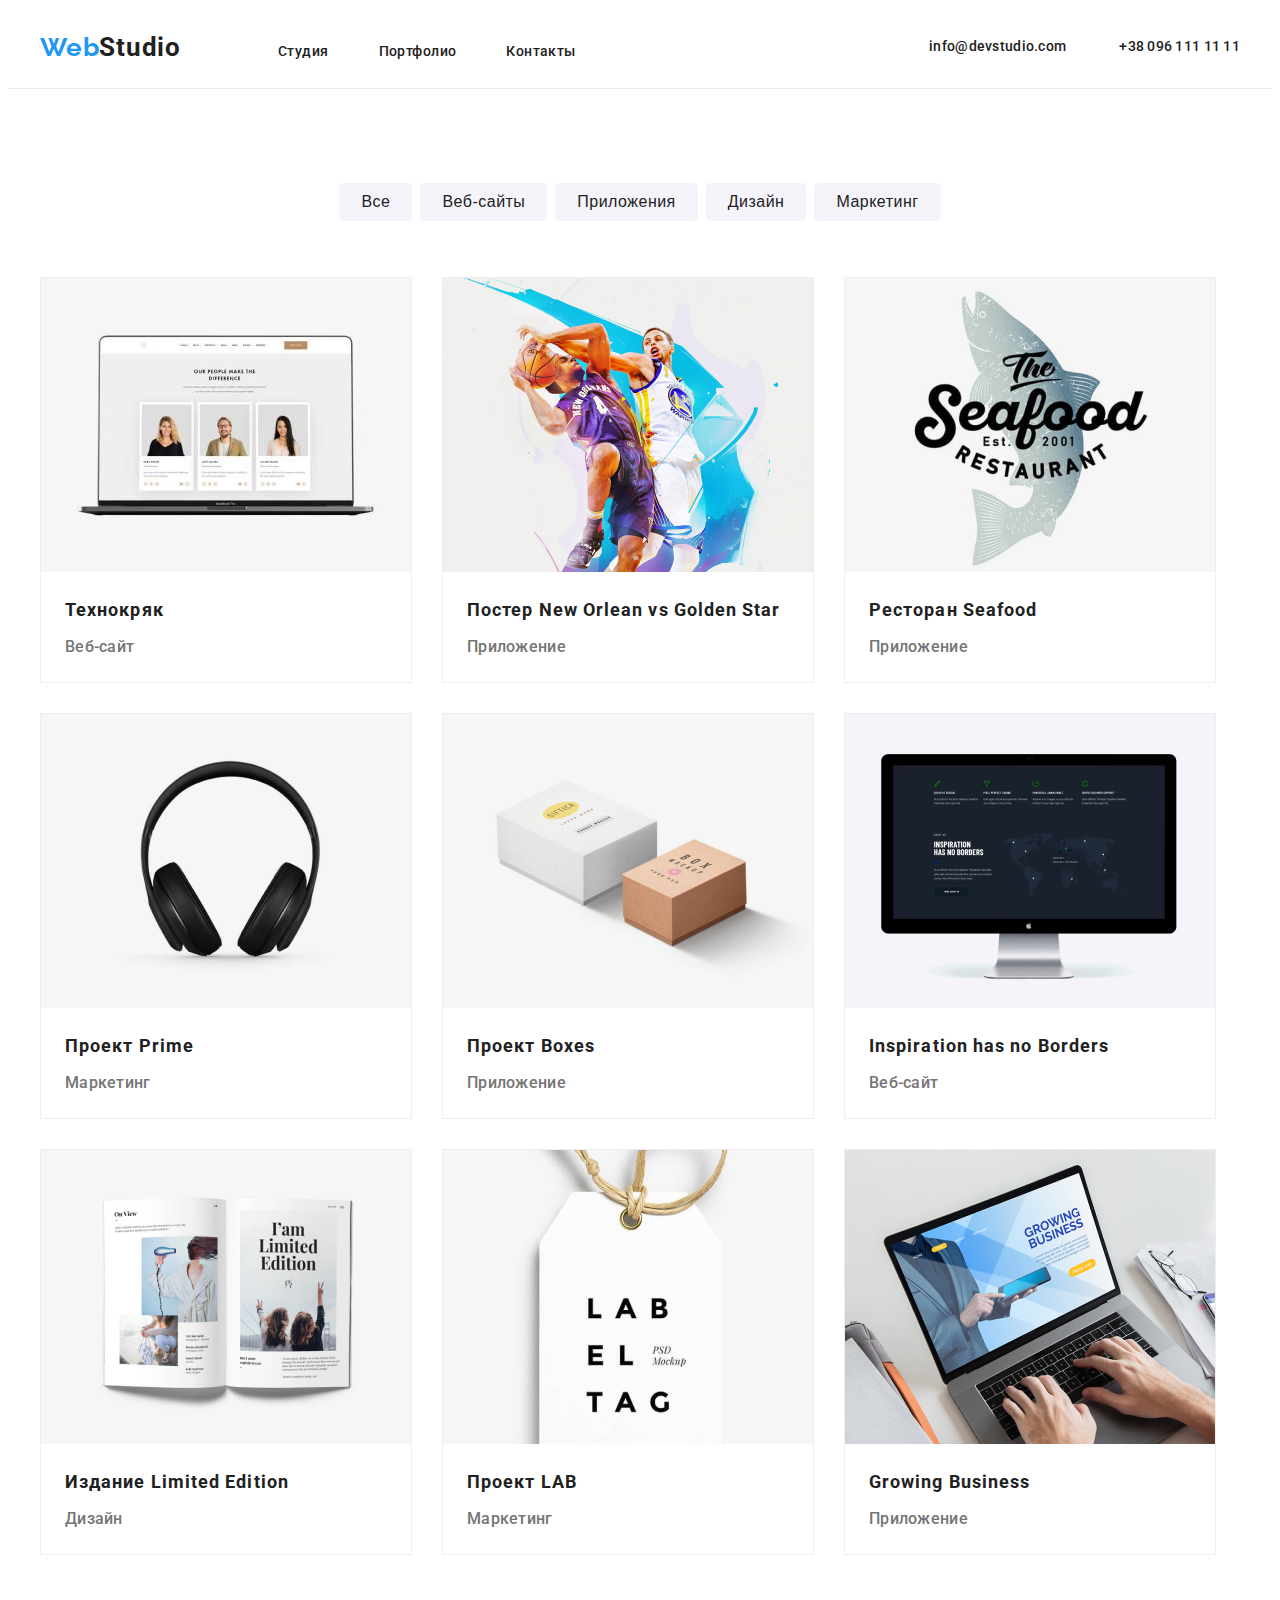
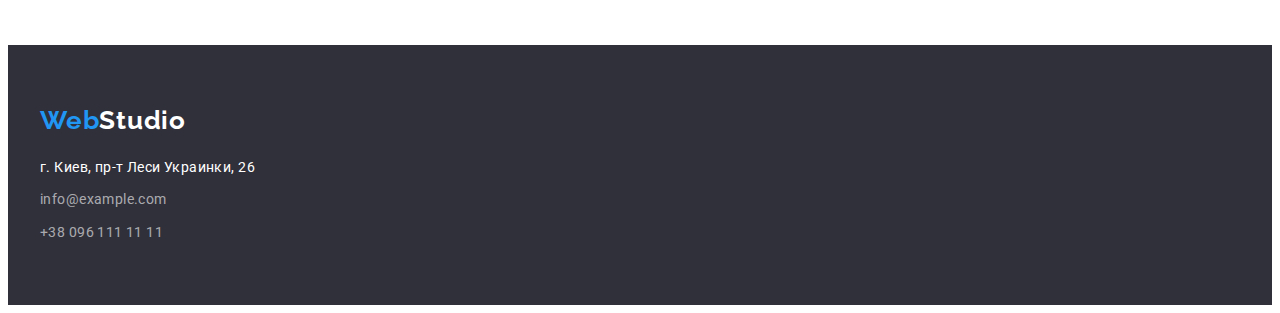
==== commit aa986ff6: "2.05_third_repos" ====
--- a/portfolio.html
+++ b/portfolio.html
@@ -23,16 +23,15 @@
                 <nav class="nav">
                     <a href class="web logo-menu"><span class="logo">Web</span>Studio</a>
                     <ul class="list menu">
-                        <li class="menu-item"><a href="./index.html" class="link">Студия</a></li>
-                        <li class="menu-item"><a href="" class="link">Портфолио</a></li>
-                        <li class="menu-item"><a href="#contacts" class="link">Контакты</a></li>
+                        <li class="link menu-item"><a href="./index.html">Студия</a></li>
+                        <li class="link menu-item"><a href="">Портфолио</a></li>
+                        <li class="link menu-item"><a href="#contacts">Контакты</a></li>
                     </ul>
                 </nav>
-                <div class="contact-link">
-                    <a class="link" href="mailto:info@devstudio.com">info@devstudio.com</a>
+                <div class="contact-link"> 
+                    <a class="link " href="mailto:info@devstudio.com">info@devstudio.com</a>
                     <a class="link" href="tel:+380961111111">+38 096 111 11 11</a>
                 </div>
-                
             </div>
         </header>
         <main>
@@ -47,9 +46,9 @@
                         <li class="item"><button class="btn-second-tab" tupe="btn-second-tab">Маркетинг</button></li>
                     </ul>
                     <ul class="list card-set">
-                        <li>
+                        <li class="">
                             <a class="link" href="">
-                                <div class="flex-element">
+                                <div class="card flex-element">
                                     <img src="./images/portfolio/img00.jpg" width="370" height="294" alt="">
                                     <div  class="flex-item">
                                         <h2 class="title-img">Технокряк</h2>
@@ -60,7 +59,7 @@
                         </li>
                     <li>
                         <a class="link" href="">
-                        <div class="flex-element">
+                        <div class="card flex-element">
                             <img src="./images/portfolio/img01.jpg" width="370" height="294" alt="">
                             <div class="flex-item">
                                 <h2 class="title-img">Постер New Orlean vs Golden Star</h2>
@@ -71,7 +70,7 @@
                     
                     </li>
                     <li><a class="link" href="">
-                        <div class="flex-element">
+                        <div class="card flex-element">
                             <img src="./images/portfolio/img11.jpg" width="370" height="294" alt="">
                             <div class="flex-item">
                                 <h2 class="title-img">Ресторан Seafood</h2>
@@ -82,7 +81,7 @@
                     </li>
                     
                     <li><a class="link" href="">
-                        <div class="flex-element">                    
+                        <div class="card flex-element">                    
                         <img src="./images/portfolio/img12.jpg" width="370" height="294" alt="">
                             <div class="flex-item">
                                 <h2 class="title-img">Проект Prime</h2>
@@ -93,7 +92,7 @@
                     </li>
                     <li>
                         <a class="link" href="">
-                        <div class="flex-element">
+                        <div class="card flex-element">
                             <img src="./images/portfolio/img13.jpg" width="370" height="294" alt="">
                             <div class="flex-item">
                                 <h2 class="title-img">Проект Boxes</h2>
@@ -104,7 +103,7 @@
                     </li>                    
                     <li>
                         <a class="link" href="">
-                        <div class="flex-element">
+                        <div class="card flex-element">
                             <img src="./images/portfolio/img14.jpg" width="370" height="294" alt="">
                             <div class="flex-item"><h2 class="title-img">Inspiration has no Borders</h2>
                             <p class="paragraph">Веб-сайт</p>
@@ -114,8 +113,8 @@
                     </li>                    
                     <li>
                         <a class="link" href="">
-                        <div class="flex-element">
-                            <img src="/images/portfolio/img15.jpg" width="370" height="294" alt="">
+                        <div class="card flex-element">
+                            <img src="./images/portfolio/img15.jpg" width="370" height="294" alt="">
                             <div class="flex-item">
                                 <h2 class="title-img">Издание Limited Edition</h2>
                                 <p class="paragraph">Дизайн</p>
@@ -125,7 +124,7 @@
                     </li>                    
                     <li>
                         <a class="link" href="">
-                        <div class="flex-element">
+                        <div class="card flex-element">
                             <img src="./images/portfolio/img16.jpg" width="370" height="294" alt="">
                             <div class="flex-item">
                                 <h2 class="title-img">Проект LAB</h2>
@@ -136,7 +135,7 @@
                         
                     </li>
                     <li><a class="link" href="">
-                        <div class="flex-element">
+                        <div class="card flex-element">
                             <img src="./images/portfolio/img17.jpg" width="370" height="294" alt="">
                             <div class="flex-item">
                                 <h2 class="title-img">Growing Business</h2>
--- a/css/styles.css
+++ b/css/styles.css
@@ -19,6 +19,16 @@
   --logo-font: "raleway", sans-serif;
 }
 
+ul{
+  padding: 0;
+  margin: 0;
+}
+
+li{
+  padding: 0;
+  margin: 0;
+}
+
 .nav-li .item + .item{
   margin-left: 50px;
 } 
@@ -35,9 +45,7 @@
   justify-self: start;
 }
 
-li{
-  margin: 0;
-}
+
 
 .main-nav {
   display: flex;
@@ -80,7 +88,6 @@
   font-size: 26px;
   line-height: 1.19;
   letter-spacing: 0.03em;
-  font-family: var(--logo-font);
 }
 
 a { 
@@ -106,8 +113,7 @@
 
 .menu{
   display: inline-flex;
-  padding: 0px;
-  
+  padding: 0px;  
 }
 
 .menu-item{
@@ -119,11 +125,11 @@
 }
 
 
-.link:hover{
+.link :hover {
   color: var(--logo-cl);
 }
 
-.link:focus{
+.link :focus{
   color: var(--logo-cl);
 }
 
@@ -138,134 +144,127 @@
   margin-bottom: 0;
 }
 
-ul{
-  padding: 0;
-  margin: 0;
-}
-
-li{
-  padding: 0;
-}
+
+
 .item:not(:first-child){
-margin-left: 30px;
-}
-
-
+  margin-left: 8px;
+}
 
 .address{
   font-style: inherit;
   font-size: 14px;
-line-height: 1.14;
-letter-spacing: 0.03em;
-color: var(--dark-bl);
+  line-height: 1.14;
+  letter-spacing: 0.03em;
+  color: var(--dark-bl);
 }
 
 .conteiner{
   width: 1200px;
- }
+}
 
 .hero{
-  padding-top:200px;
+  padding-top: 200px;
   padding-bottom: 200px;
   text-align: center;
   margin-bottom: 0px;
   margin-top: 0px;
-  text-align: center;
-}
-
-.header-conteiner{
-  background-color: var(--dark-bg);
-}
+  background-color:var(--dark-bg);
+}
+
+.hero{
+  
+} 
 
 .page-title{
- margin: 0 auto;
- max-width: 696px;
-font-weight: 900;
-font-size: 44px;
-line-height: 1.36;
-letter-spacing: 0.06em;
-text-transform: uppercase;
-color: var(--dark-bl);
+  margin: 0 auto;
+  max-width: 696px;
+  font-weight: 900;
+  font-size: 44px;
+  line-height: 1.36;
+  letter-spacing: 0.06em;
+  text-transform: uppercase;
+  color: var(--dark-bl);
 }
 
 .menu-item:not(:last-child){
-margin-right: 50px;
+  margin-right: 50px;
 }
 
 .logo-menu{
   margin-right: 93px;
-
-
 }
 
 .contact-link .link:not(:last-child){
-  margin-right:50px;
-  
-}
-.contact-link .link{
-  color: var(--main-text);
-  font-family: var(--main-font);
-font-weight: 500;
-font-size: 14px;
-line-height: 1.14;
-letter-spacing: 2%;
+  margin-right: 50px;
 }
 
 .contact-link{
   margin-left: auto;
+}
+
+.contact-link {
+  color: var(--main-text);
+  font-family: var(--main-font);
+  font-weight: 500;
+  font-size: 14px;
+  line-height: 1.14;
+  letter-spacing: 2%;
+}
+
+
+ 
 }
 
 h1,
 h3,
 h4{
-  margin-top:0;
+  margin-top: 0;
   padding: 0;
   text-align: center;
 }
 
 .section{
-   padding-top: 94px;
-   margin-bottom: 0;
-   }
+  padding-top: 94px;
+  margin-bottom: 0;
+}
 
 .title-item{
-margin-bottom: 50px;
-font-family:var(--main-font);
-font-style: normal;
-font-weight: 700;
-font-size: 36px;
-line-height: 1.16;
-text-align: center;
-letter-spacing: 0.03em;
-
-
-}
+  margin-bottom: 50px;
+  font-family: var(--main-font);
+  font-style: normal;
+  font-weight: 700;
+  font-size: 36px;
+  line-height: 1.16;
+  text-align: center;
+  letter-spacing: 0.03em;
+}
+
 .section-work{
   padding: 94px 0;
 }
 
 .section-title{
   font-family: var(--main-font);
-font-weight: 700;
-font-size: 14px;
-line-height: 1.14;
-letter-spacing: 0.03em;
-text-transform: uppercase;
-color: var(--main-cl);
-max-width: 270px;
-margin-bottom: 0;
-margin-top: 0;
+  font-weight: 700;
+  font-size: 14px;
+  line-height: 1.14;
+  letter-spacing: 0.03em;
+  text-transform: uppercase;
+  color: var(--main-cl);
+  max-width: 270px;
+  margin-bottom: 0;
+  margin-top: 0;
 }
 
 .title-lable{
-font-family: var(--main-font);
-font-weight: 400;
-font-size: 14px;
-line-height: 1.71;
-letter-spacing: 0.03em;
-color: var(--title-cl);
-margin-bottom: 0;
-margin-top: 10px;
+  font-family: var(--main-font);
+  font-weight: 400;
+  font-size: 14px;
+  line-height: 1.71;
+  letter-spacing: 0.03em;
+  color: var(--title-cl);
+  margin-bottom: 0;
+  margin-top: 10px;
 }
 
 .title-name{
@@ -282,8 +281,7 @@
 
 .about{
   display: inline-flex;
-  align-items: center;
-  /* margin-right: auto; */
+  align-items: center;  /* margin-right: auto; */
 }
 
 .time{
@@ -294,8 +292,10 @@
 .time-item{
   flex-basis: calc((100% - 4 * 30px) / 4);
   text-align: center;
-}
-
+  box-shadow: 1px 0px 2px rgba(0, 0, 0, 0.2);
+  box-shadow: 1px 0px 1px rgba(0, 0, 0, 0.14);
+  3px 0px 1px rgba(0, 0, 0, 0.12);
+}
 .time-info{
   padding: 30px;
 }
@@ -328,8 +328,9 @@
   color: var(--dark-bl);
 }
 
-.button:focus,
-.button:hover 
+.button:hover :focus{
+  color: var(--logo-cl);
+}
 
 .footer{
   color: #ffffff;
@@ -408,6 +409,14 @@
   margin: -15px;
   padding-top: 56px;
   padding-bottom: 90px;
+}
+
+.card{
+  border-style: solid;
+  border-width: 1px;
+  border-color: #eeeeee;
+  margin: 0;
+  padding: 0;
 }
 
 img{
@@ -477,13 +486,10 @@
 
 }
 
-.btn-second-tab:not(:first-child){
-  margin-left: 8px;
-}
 
 .btn-second-tab:hover{
   background-color: var(--logo-cl);
-}
+  color: #ffffff}
 
 .btn-second-tab:focus{
   color: #ffffff;
@@ -505,5 +511,5 @@
   font-size: 16px;
   line-height: 1.87;
   letter-spacing: 0.03em;
-  color:  var(title-cl);
-}
+  color: var(title-cl);
+}
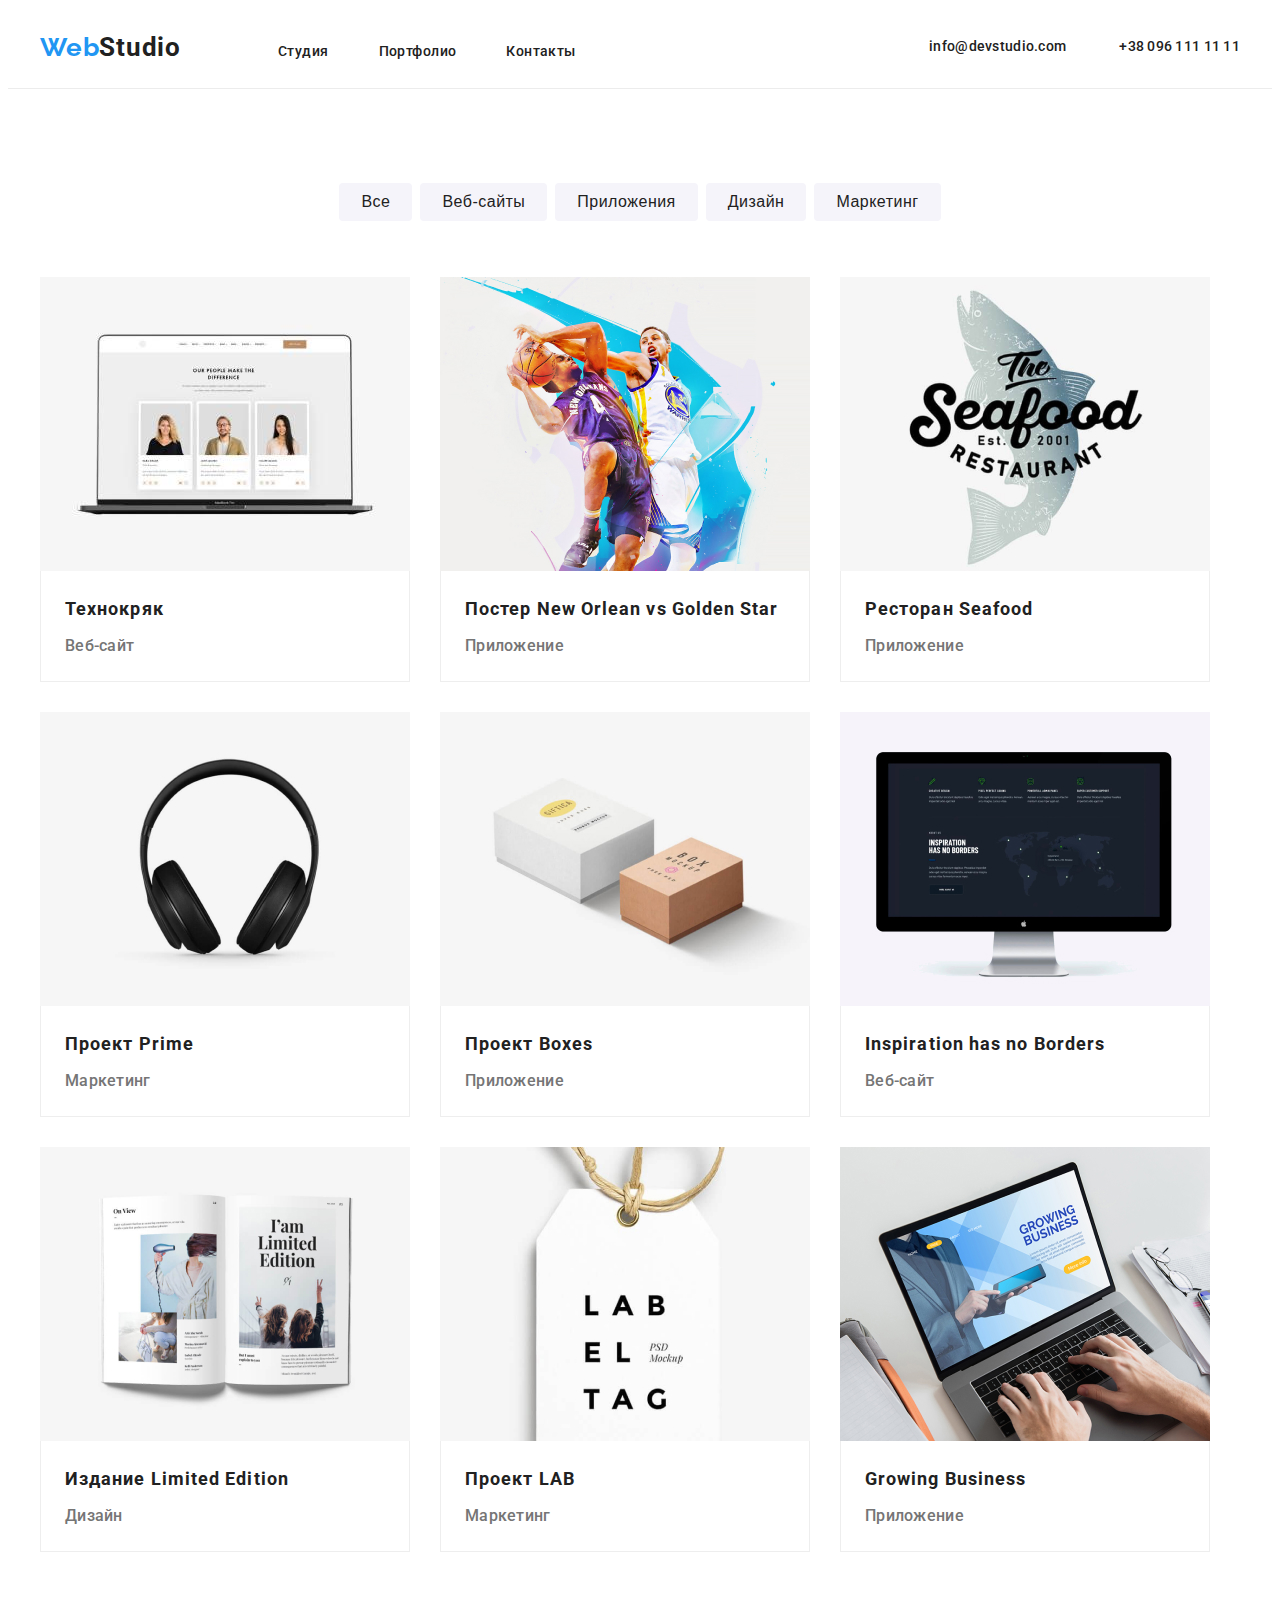
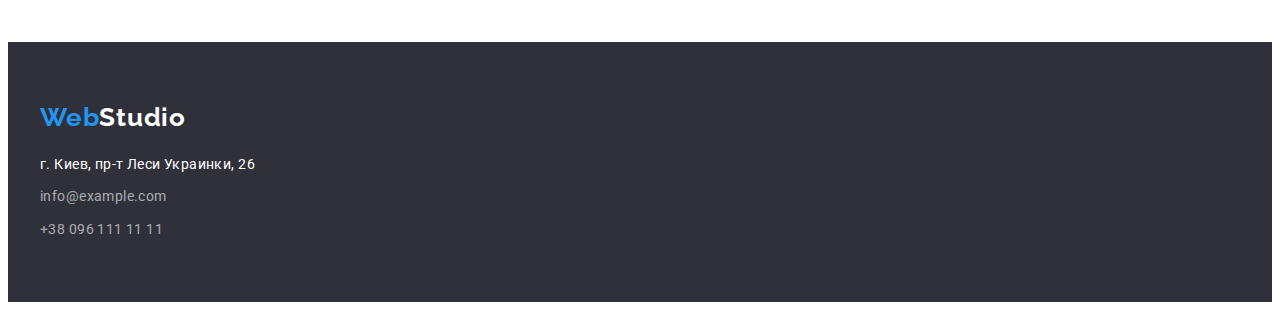
==== commit 98633aa0: "exchenge-17.05" ====
--- a/portfolio.html
+++ b/portfolio.html
@@ -48,9 +48,9 @@
                     <ul class="list card-set">
                         <li class="">
                             <a class="link" href="">
-                                <div class="card flex-element">
+                                <div class="flex-element">
                                     <img src="./images/portfolio/img00.jpg" width="370" height="294" alt="">
-                                    <div  class="flex-item">
+                                    <div  class="card flex-item">
                                         <h2 class="title-img">Технокряк</h2>
                                         <p class="paragraph">Веб-сайт</p>
                                     </div>
@@ -59,9 +59,9 @@
                         </li>
                     <li>
                         <a class="link" href="">
-                        <div class="card flex-element">
+                        <div class="flex-element">
                             <img src="./images/portfolio/img01.jpg" width="370" height="294" alt="">
-                            <div class="flex-item">
+                            <div class="card flex-item">
                                 <h2 class="title-img">Постер New Orlean vs Golden Star</h2>
                                 <p class="paragraph">Приложение</p>
                             </div>
@@ -70,9 +70,9 @@
                     
                     </li>
                     <li><a class="link" href="">
-                        <div class="card flex-element">
+                        <div class="flex-element">
                             <img src="./images/portfolio/img11.jpg" width="370" height="294" alt="">
-                            <div class="flex-item">
+                            <div class="card flex-item">
                                 <h2 class="title-img">Ресторан Seafood</h2>
                                 <p class="paragraph">Приложение</p>
                             </div>
@@ -81,9 +81,9 @@
                     </li>
                     
                     <li><a class="link" href="">
-                        <div class="card flex-element">                    
+                        <div class="flex-element">                    
                         <img src="./images/portfolio/img12.jpg" width="370" height="294" alt="">
-                            <div class="flex-item">
+                            <div class="card flex-item">
                                 <h2 class="title-img">Проект Prime</h2>
                                 <p class="paragraph">Маркетинг</p>
                             </div>
@@ -92,9 +92,9 @@
                     </li>
                     <li>
                         <a class="link" href="">
-                        <div class="card flex-element">
+                        <div class="flex-element">
                             <img src="./images/portfolio/img13.jpg" width="370" height="294" alt="">
-                            <div class="flex-item">
+                            <div class="card flex-item">
                                 <h2 class="title-img">Проект Boxes</h2>
                                 <p class="paragraph">Приложение</p>
                             </div>
@@ -103,9 +103,9 @@
                     </li>                    
                     <li>
                         <a class="link" href="">
-                        <div class="card flex-element">
+                        <div class="flex-element">
                             <img src="./images/portfolio/img14.jpg" width="370" height="294" alt="">
-                            <div class="flex-item"><h2 class="title-img">Inspiration has no Borders</h2>
+                            <div class="card flex-item"><h2 class="title-img">Inspiration has no Borders</h2>
                             <p class="paragraph">Веб-сайт</p>
                             </div>
                         </div>
@@ -113,9 +113,9 @@
                     </li>                    
                     <li>
                         <a class="link" href="">
-                        <div class="card flex-element">
+                        <div class="flex-element">
                             <img src="./images/portfolio/img15.jpg" width="370" height="294" alt="">
-                            <div class="flex-item">
+                            <div class="card flex-item">
                                 <h2 class="title-img">Издание Limited Edition</h2>
                                 <p class="paragraph">Дизайн</p>
                             </div>
@@ -124,9 +124,9 @@
                     </li>                    
                     <li>
                         <a class="link" href="">
-                        <div class="card flex-element">
+                        <div class="flex-element">
                             <img src="./images/portfolio/img16.jpg" width="370" height="294" alt="">
-                            <div class="flex-item">
+                            <div class="card flex-item">
                                 <h2 class="title-img">Проект LAB</h2>
                                 <p class="paragraph">Маркетинг</p>
                             </div>
@@ -135,9 +135,9 @@
                         
                     </li>
                     <li><a class="link" href="">
-                        <div class="card flex-element">
+                        <div class="flex-element">
                             <img src="./images/portfolio/img17.jpg" width="370" height="294" alt="">
-                            <div class="flex-item">
+                            <div class="card flex-item">
                                 <h2 class="title-img">Growing Business</h2>
                                 <p class="paragraph">Приложение</p>
                             </div>
--- a/css/styles.css
+++ b/css/styles.css
@@ -144,9 +144,13 @@
   margin-bottom: 0;
 }
 
-
-
 .item:not(:first-child){
+  margin-left: 30px;
+}
+
+
+
+.menu-portfolio .item:not(:first-child){
   margin-left: 8px;
 }
 
@@ -229,6 +233,7 @@
 }
 
 .title-item{
+  margin-top: 0;
   margin-bottom: 50px;
   font-family: var(--main-font);
   font-style: normal;
@@ -296,8 +301,13 @@
   box-shadow: 1px 0px 1px rgba(0, 0, 0, 0.14);
   3px 0px 1px rgba(0, 0, 0, 0.12);
 }
+
 .time-info{
   padding: 30px;
+  background-color: #ffffff;  
+  border-radius: 0px 0px 4px 4px;
+  border-top: none;
+  box-shadow: 0px 1px 3px rgba(0, 0, 0, 0.12), 0px 1px 1px rgba(0, 0, 0, 0.14), 0px 2px 1px rgba(0, 0, 0, 0.2);
 }
 
 .list-slogan{
@@ -417,6 +427,10 @@
   border-color: #eeeeee;
   margin: 0;
   padding: 0;
+}
+
+.card{
+  border-top:none;
 }
 
 img{
